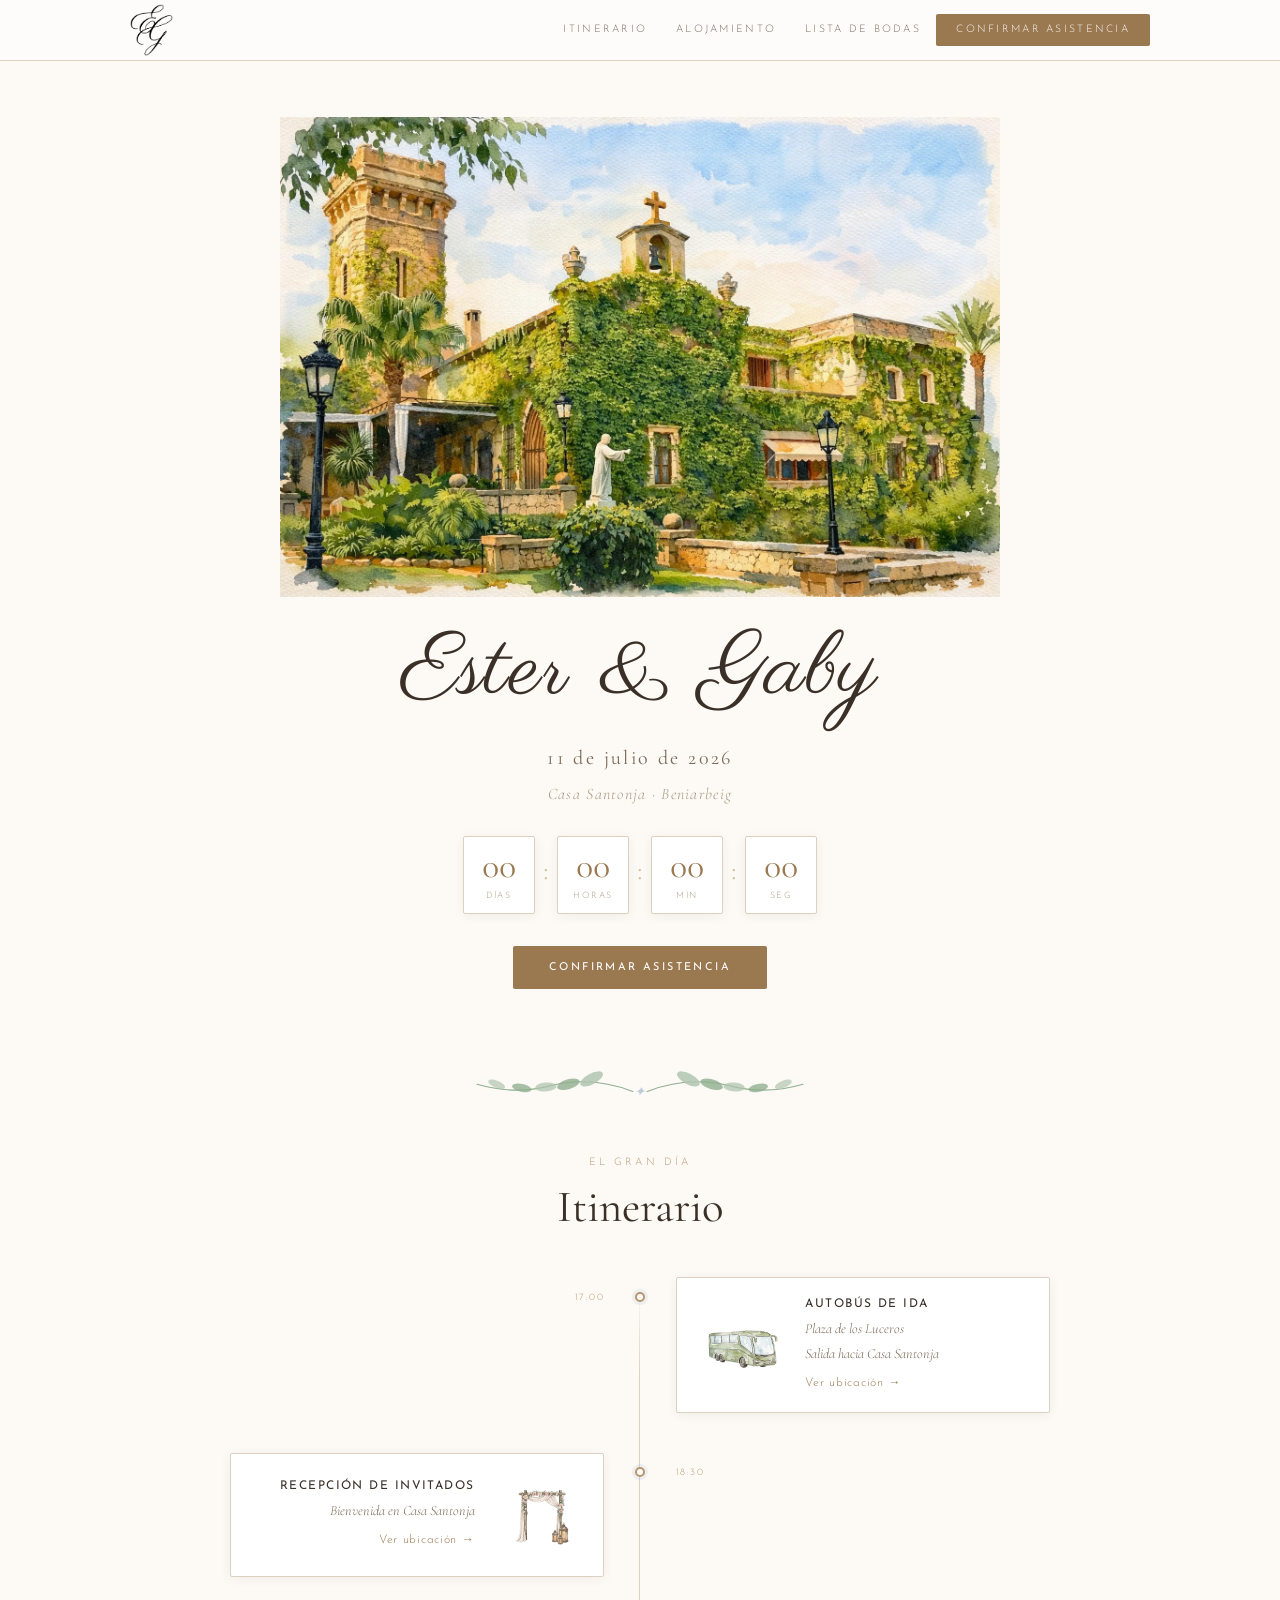
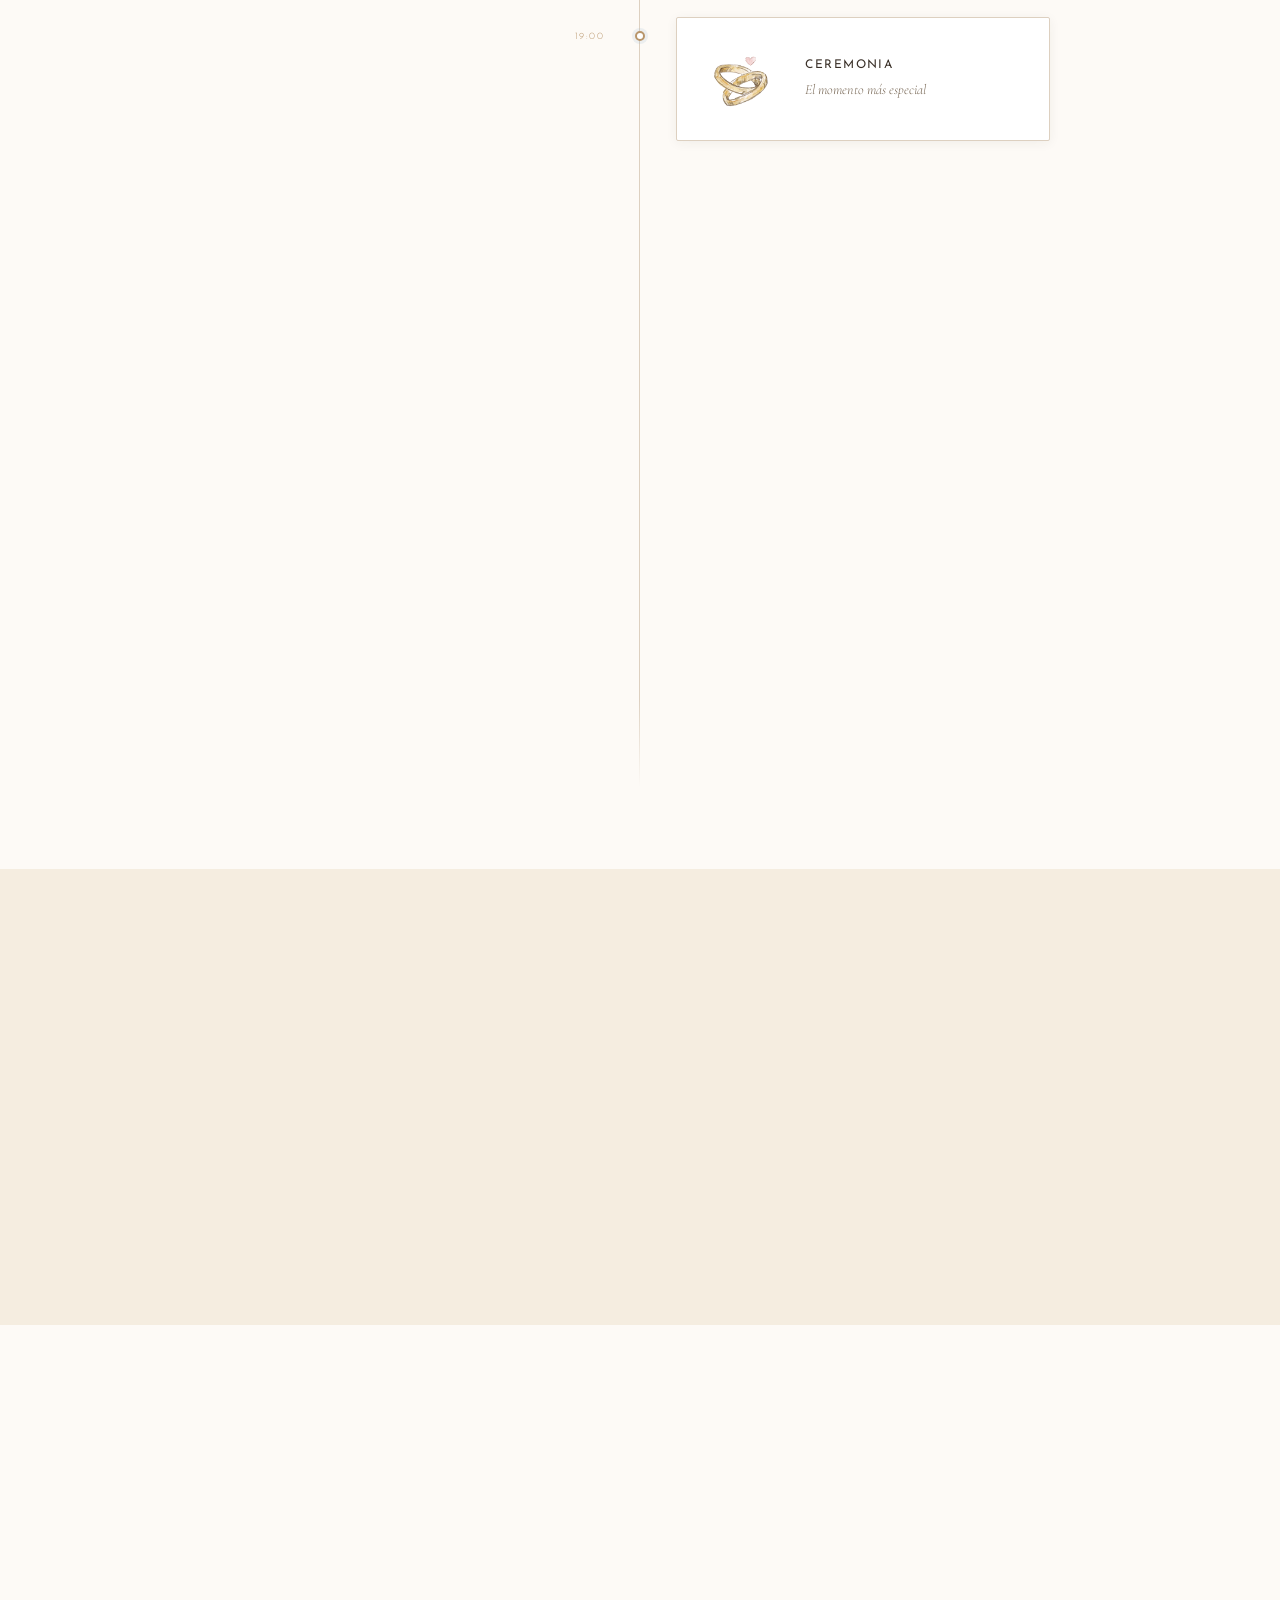
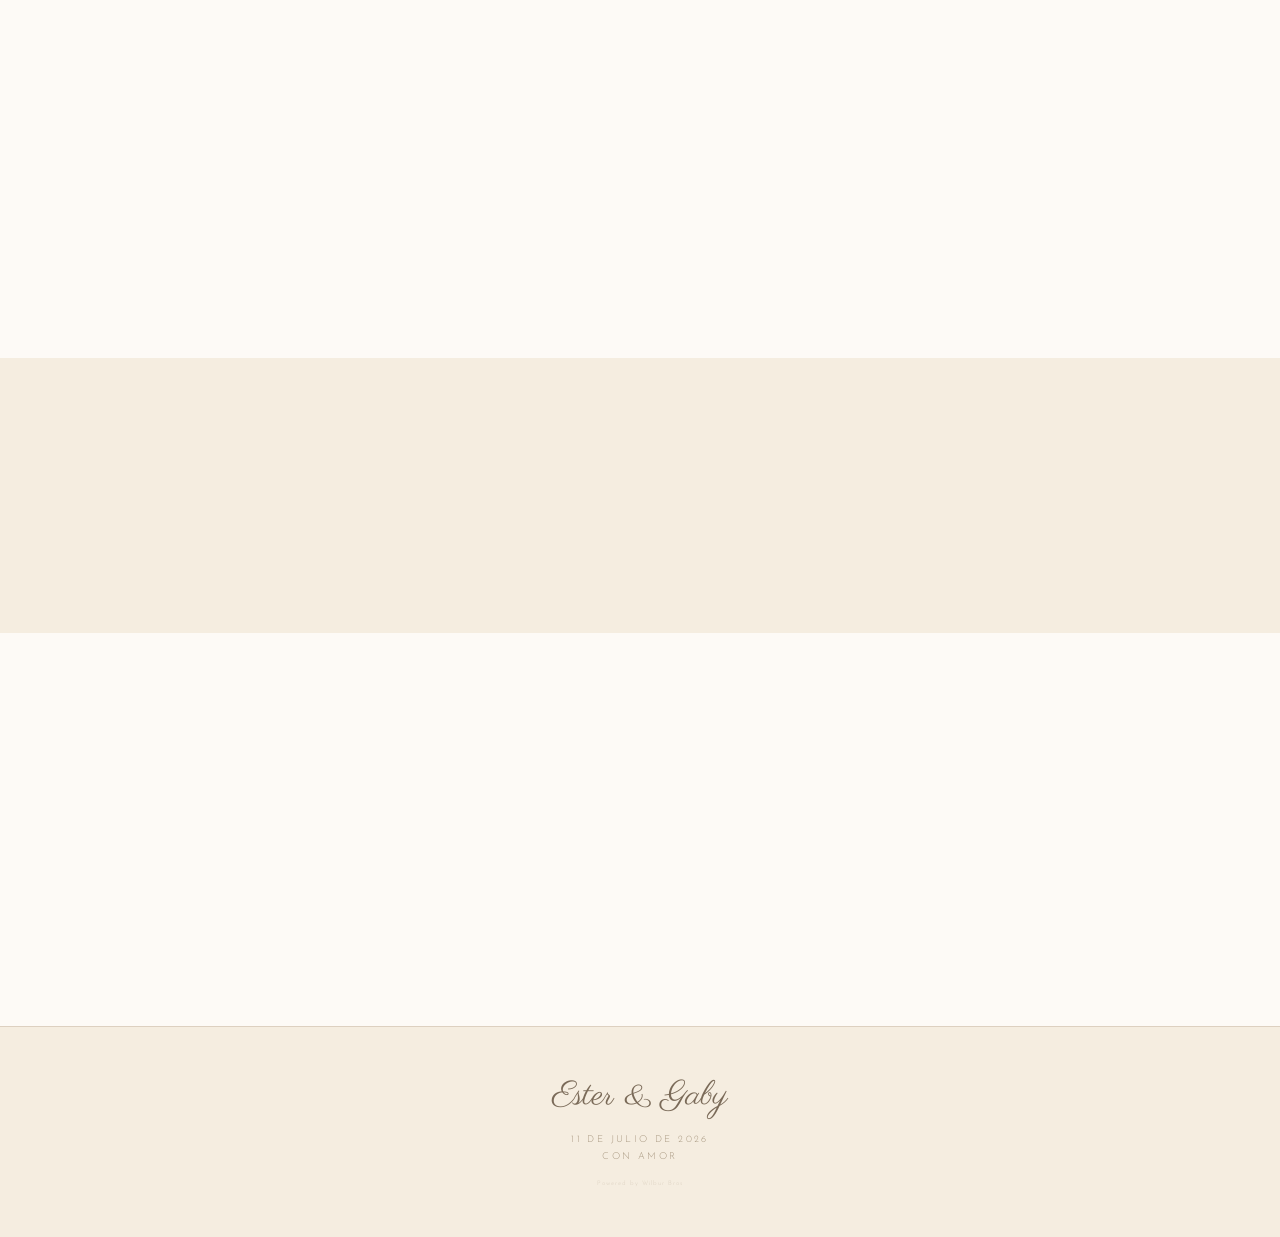
==== index.html @ f483844a "Línea en blanco en la sección de adultos" ====
<!DOCTYPE html>
<html lang="es">
<head>
  <meta charset="UTF-8">
  <meta name="viewport" content="width=device-width, initial-scale=1.0">
  <meta name="description" content="Boda de Ester y Gaby · 11 de julio de 2026 · Casa Santonja, Beniarbeig">
  <title>Ester &amp; Gaby · 11.07.2026</title>

  <link rel="icon" type="image/png" href="Imagenes/eg-ok.png">

  <link rel="preconnect" href="https://fonts.googleapis.com">
  <link rel="preconnect" href="https://fonts.gstatic.com" crossorigin>
  <link href="https://fonts.googleapis.com/css2?family=Cormorant+Garamond:ital,wght@0,300;0,400;0,600;1,300;1,400&family=Great+Vibes&family=Josefin+Sans:wght@300;400&family=Parisienne&display=swap" rel="stylesheet">
  <link rel="stylesheet" href="styles.css">
</head>
<body>

<!-- ══════════════════════════════════════
     NAVEGACIÓN
     ══════════════════════════════════════ -->
<header class="site-header" id="site-header">
  <nav class="nav-wrap" aria-label="Navegación principal">
    <a href="#inicio" class="nav-logo" aria-label="Inicio">
      <img src="Imagenes/eg-ok.png" alt="E & G" class="nav-logo-img">
    </a>
    <button class="nav-toggle" id="nav-toggle" aria-label="Abrir menú" aria-expanded="false" aria-controls="nav-menu">
      <span></span><span></span><span></span>
    </button>
    <ul class="nav-menu" id="nav-menu" role="list">
      <li><a href="#itinerario">Itinerario</a></li>
      <li><a href="#hoteles">Alojamiento</a></li>
      <li><a href="#lista-bodas">Lista de bodas</a></li>
      <li><a href="confirmacion.html" class="nav-cta-link">Confirmar asistencia</a></li>
    </ul>
  </nav>
</header>

<main>

  <!-- ══════════════════════════════════════
       HERO — imagen protagonista centrada
       ══════════════════════════════════════ -->
  <section class="hero" id="inicio">
    <div class="hero-inner">

      <!-- Imagen: protagonista, centrada, grande -->
      <div class="hero-img-wrap reveal">
        <img
          src="Imagenes/toWEBP/santonjaacuarela2.webp"
          alt="Casa Santonja, Beniarbeig — ilustración en acuarela"
          loading="eager"
        >
      </div>

      <!-- Datos de la boda -->
      <div class="hero-text reveal">
        <h1 class="hero-names">
          Ester <span class="hero-ampersand">&amp;</span> Gaby
        </h1>
        <p class="hero-date">11 de julio de 2026</p>
        <p class="hero-location">Casa Santonja · Beniarbeig</p>

        <!-- Cuenta atrás -->
        <div class="countdown" id="countdown" role="timer" aria-label="Cuenta atrás para la boda">
          <div class="countdown-unit">
            <span class="countdown-num" id="cd-days">--</span>
            <span class="countdown-label">días</span>
          </div>
          <span class="countdown-sep" aria-hidden="true">:</span>
          <div class="countdown-unit">
            <span class="countdown-num" id="cd-hours">--</span>
            <span class="countdown-label">horas</span>
          </div>
          <span class="countdown-sep" aria-hidden="true">:</span>
          <div class="countdown-unit">
            <span class="countdown-num" id="cd-min">--</span>
            <span class="countdown-label">min</span>
          </div>
          <span class="countdown-sep" aria-hidden="true">:</span>
          <div class="countdown-unit">
            <span class="countdown-num" id="cd-sec">--</span>
            <span class="countdown-label">seg</span>
          </div>
        </div>

        <a href="confirmacion.html" class="btn btn-primary">Confirmar asistencia</a>
      </div>

    </div>

  </section>


  <!-- ══════════════════════════════════════
       ITINERARIO
       ══════════════════════════════════════ -->
  <section class="section" id="itinerario">
    <div class="container">

      <div class="olive-divider reveal" aria-hidden="true">
        <svg viewBox="0 0 500 68" xmlns="http://www.w3.org/2000/svg" aria-hidden="true">
          <path d="M242,34 Q195,16 148,28 Q110,38 68,26" stroke="#8fae8f" stroke-width="1.3" fill="none" stroke-linecap="round"/>
          <ellipse cx="196" cy="20" rx="14" ry="6" fill="#b0c4b0" transform="rotate(-28,196,20)" opacity="0.85"/>
          <ellipse cx="170" cy="26" rx="13" ry="5.5" fill="#8fae8f" transform="rotate(-16,170,26)" opacity="0.80"/>
          <ellipse cx="145" cy="29" rx="12" ry="5" fill="#b0c4b0" transform="rotate(-4,145,29)" opacity="0.75"/>
          <ellipse cx="118" cy="30" rx="11" ry="4.5" fill="#8fae8f" transform="rotate(12,118,30)" opacity="0.78"/>
          <ellipse cx="90"  cy="26" rx="10" ry="4" fill="#b0c4b0" transform="rotate(22,90,26)"   opacity="0.70"/>
          <text x="250" y="39" font-family="Cormorant Garamond, serif" font-size="15" fill="#9ab5cc" text-anchor="middle" font-style="italic" opacity="0.65">✦</text>
          <path d="M258,34 Q305,16 352,28 Q390,38 432,26" stroke="#8fae8f" stroke-width="1.3" fill="none" stroke-linecap="round"/>
          <ellipse cx="304" cy="20" rx="14" ry="6" fill="#b0c4b0" transform="rotate(28,304,20)"  opacity="0.85"/>
          <ellipse cx="330" cy="26" rx="13" ry="5.5" fill="#8fae8f" transform="rotate(16,330,26)" opacity="0.80"/>
          <ellipse cx="355" cy="29" rx="12" ry="5" fill="#b0c4b0" transform="rotate(4,355,29)"   opacity="0.75"/>
          <ellipse cx="382" cy="30" rx="11" ry="4.5" fill="#8fae8f" transform="rotate(-12,382,30)" opacity="0.78"/>
          <ellipse cx="410" cy="26" rx="10" ry="4" fill="#b0c4b0" transform="rotate(-22,410,26)" opacity="0.70"/>
        </svg>
      </div>

      <div class="section-header reveal">
        <p class="section-eyebrow">El gran día</p>
        <h2 class="section-title">Itinerario</h2>
      </div>

      <div class="timeline-wrap">
        <ol class="timeline" role="list">

          <li class="timeline-item reveal">
            <div class="timeline-time">17:00</div>
            <div class="timeline-dot" aria-hidden="true"></div>
            <div class="timeline-card">
              <img src="Imagenes/toWEBP/AutobusIdaNF.webp" alt="Autobús de ida" class="timeline-img" loading="lazy">
              <div class="timeline-info">
                <h3>Autobús de ida</h3>
                <p>Plaza de los Luceros</p>
                <p>Salida hacia Casa Santonja</p>
                <a href="https://maps.app.goo.gl/p4vRkN74DGF73ftJA" class="timeline-map-link" target="_blank" rel="noopener noreferrer">Ver ubicación →</a>
              </div>
            </div>
          </li>

          <li class="timeline-item reveal">
            <div class="timeline-time">18:30</div>
            <div class="timeline-dot" aria-hidden="true"></div>
            <div class="timeline-card">
              <img src="Imagenes/toWEBP/CeremoniaNF.webp" alt="Recepción de invitados" class="timeline-img" loading="lazy">
              <div class="timeline-info">
                <h3>Recepción de invitados</h3>
                <p>Bienvenida en Casa Santonja</p>
                <a href="https://maps.app.goo.gl/RZpNBJd82f4wxERx7" class="timeline-map-link" target="_blank" rel="noopener noreferrer">Ver ubicación →</a>
              </div>
            </div>
          </li>

          <li class="timeline-item reveal">
            <div class="timeline-time">19:00</div>
            <div class="timeline-dot" aria-hidden="true"></div>
            <div class="timeline-card">
              <img src="Imagenes/toWEBP/AnillosNF.webp" alt="Ceremonia" class="timeline-img" loading="lazy">
              <div class="timeline-info">
                <h3>Ceremonia</h3>
                <p>El momento más especial</p>
              </div>
            </div>
          </li>

          <li class="timeline-item reveal">
            <div class="timeline-time">20:00</div>
            <div class="timeline-dot" aria-hidden="true"></div>
            <div class="timeline-card">
              <img src="Imagenes/toWEBP/CoctelNF.webp" alt="Cóctel" class="timeline-img" loading="lazy">
              <div class="timeline-info">
                <h3>Cóctel</h3>
                <p>Brindemos juntos</p>
              </div>
            </div>
          </li>

          <li class="timeline-item reveal">
            <div class="timeline-time">21:30</div>
            <div class="timeline-dot" aria-hidden="true"></div>
            <div class="timeline-card">
              <img src="Imagenes/toWEBP/CenaNF.webp" alt="Cena" class="timeline-img" loading="lazy">
              <div class="timeline-info">
                <h3>Cena</h3>
                <p>Una velada inolvidable</p>
              </div>
            </div>
          </li>

          <li class="timeline-item reveal">
            <div class="timeline-time">00:00</div>
            <div class="timeline-dot" aria-hidden="true"></div>
            <div class="timeline-card">
              <img src="Imagenes/toWEBP/FiestaNF.webp" alt="Fiesta" class="timeline-img" loading="lazy">
              <div class="timeline-info">
                <h3>Fiesta</h3>
                <p>¡A bailar toda la noche!</p>
              </div>
            </div>
          </li>

          <li class="timeline-item reveal">
            <div class="timeline-time">01:30 · 04:30</div>
            <div class="timeline-dot" aria-hidden="true"></div>
            <div class="timeline-card">
              <img src="Imagenes/toWEBP/AutobusVueltaNF.webp" alt="Autobús de vuelta" class="timeline-img" loading="lazy">
              <div class="timeline-info">
                <h3>Autobús de vuelta</h3>
                <p>Dos salidas disponibles</p>
              </div>
            </div>
          </li>

        </ol>
      </div>
    </div>
  </section>


  <!-- ══════════════════════════════════════
       HOTELES
       ══════════════════════════════════════ -->
  <section class="section section-alt" id="hoteles">
    <div class="container">

      <div class="olive-divider reveal" aria-hidden="true">
        <svg viewBox="0 0 400 60" xmlns="http://www.w3.org/2000/svg" aria-hidden="true">
          <path d="M192,30 Q155,14 118,24 Q90,32 58,22" stroke="#8fae8f" stroke-width="1.2" fill="none" stroke-linecap="round"/>
          <ellipse cx="156" cy="17" rx="12" ry="5" fill="#b0c4b0" transform="rotate(-24,156,17)" opacity="0.82"/>
          <ellipse cx="133" cy="23" rx="11" ry="4.5" fill="#8fae8f" transform="rotate(-10,133,23)" opacity="0.78"/>
          <ellipse cx="110" cy="26" rx="10" ry="4" fill="#b0c4b0" transform="rotate(6,110,26)"   opacity="0.74"/>
          <ellipse cx="86"  cy="24" rx="9"  ry="3.5" fill="#8fae8f" transform="rotate(18,86,24)" opacity="0.70"/>
          <text x="200" y="35" font-family="Cormorant Garamond, serif" font-size="13" fill="#9ab5cc" text-anchor="middle" font-style="italic" opacity="0.60">✦</text>
          <path d="M208,30 Q245,14 282,24 Q310,32 342,22" stroke="#8fae8f" stroke-width="1.2" fill="none" stroke-linecap="round"/>
          <ellipse cx="244" cy="17" rx="12" ry="5" fill="#b0c4b0" transform="rotate(24,244,17)"  opacity="0.82"/>
          <ellipse cx="267" cy="23" rx="11" ry="4.5" fill="#8fae8f" transform="rotate(10,267,23)" opacity="0.78"/>
          <ellipse cx="290" cy="26" rx="10" ry="4" fill="#b0c4b0" transform="rotate(-6,290,26)"  opacity="0.74"/>
          <ellipse cx="314" cy="24" rx="9"  ry="3.5" fill="#8fae8f" transform="rotate(-18,314,24)" opacity="0.70"/>
        </svg>
      </div>

      <div class="section-header reveal">
        <p class="section-eyebrow">Dónde alojarse</p>
        <h2 class="section-title">Hoteles recomendados</h2>
        <p class="section-sub">Algunos alojamientos cerca de Casa Santonja</p>
      </div>

      <div class="hotels-accordion reveal">

        <details class="hotel-group">
          <summary class="hotel-summary">
            <span class="hotel-group-location">Hoteles recomendados</span>
            <span class="hotel-chevron" aria-hidden="true"></span>
          </summary>
          <ul class="hotel-list">
            <li class="hotel-item">
              <div class="hotel-item-info">
                <span class="hotel-name">Adhoc Vitae Retreats &amp; Health</span>
                <span class="hotel-town">Beniarbeig</span>
              </div>
              <a href="https://maps.app.goo.gl/KFRCKnJZRiiMPRyb6" class="hotel-map-btn" target="_blank" rel="noopener noreferrer">Ver ubicación →</a>
            </li>
            <li class="hotel-item">
              <div class="hotel-item-info">
                <span class="hotel-name">Hotel Ramis</span>
                <span class="hotel-town">Ondara</span>
              </div>
              <a href="https://maps.app.goo.gl/exrRbSFAP2Ebo7yaA" class="hotel-map-btn" target="_blank" rel="noopener noreferrer">Ver ubicación →</a>
            </li>
            <li class="hotel-item">
              <div class="hotel-item-info">
                <span class="hotel-name">Casona de las Flores</span>
                <span class="hotel-town">Ondara</span>
              </div>
              <a href="https://maps.app.goo.gl/NZmmSFHzmNUwF7Rm6" class="hotel-map-btn" target="_blank" rel="noopener noreferrer">Ver ubicación →</a>
            </li>
            <li class="hotel-item">
              <div class="hotel-item-info">
                <span class="hotel-name">Hotel ASA La Marina</span>
                <span class="hotel-town">Ondara</span>
              </div>
              <a href="https://maps.app.goo.gl/uL2nUuyUgD6gPxY66" class="hotel-map-btn" target="_blank" rel="noopener noreferrer">Ver ubicación →</a>
            </li>
            <li class="hotel-item">
              <div class="hotel-item-info">
                <span class="hotel-name">Hotel Los Angeles Denia</span>
                <span class="hotel-town">Dénia</span>
              </div>
              <a href="https://maps.app.goo.gl/HvYwg4G5nLR6vy2U6" class="hotel-map-btn" target="_blank" rel="noopener noreferrer">Ver ubicación →</a>
            </li>
            <li class="hotel-item">
              <div class="hotel-item-info">
                <span class="hotel-name">Hotel Rosa</span>
                <span class="hotel-town">Dénia</span>
              </div>
              <a href="https://maps.app.goo.gl/Zpdt1HXTdoWCRWNr8" class="hotel-map-btn" target="_blank" rel="noopener noreferrer">Ver ubicación →</a>
            </li>
            <li class="hotel-item">
              <div class="hotel-item-info">
                <span class="hotel-name">Hotel Denia Marriott La Sella Golf Resort &amp; Spa</span>
                <span class="hotel-town">Dénia</span>
              </div>
              <a href="https://maps.app.goo.gl/dEVRmYpiS7JLbfqc6" class="hotel-map-btn" target="_blank" rel="noopener noreferrer">Ver ubicación →</a>
            </li>
            <li class="hotel-item">
              <div class="hotel-item-info">
                <span class="hotel-name">Oliva Nova Beach &amp; Golf Hotel</span>
                <span class="hotel-town">Oliva</span>
              </div>
              <a href="https://maps.app.goo.gl/hcScYHo82cM1JGo16" class="hotel-map-btn" target="_blank" rel="noopener noreferrer">Ver ubicación →</a>
            </li>
          </ul>
        </details>

      </div>
    </div>
  </section>


  <!-- ══════════════════════════════════════
       LISTA DE BODAS
       ══════════════════════════════════════ -->
  <section class="section" id="lista-bodas">
    <div class="container">

      <div class="olive-divider reveal" aria-hidden="true">
        <svg viewBox="0 0 500 68" xmlns="http://www.w3.org/2000/svg" aria-hidden="true">
          <path d="M242,34 Q195,16 148,28 Q110,38 68,26" stroke="#8fae8f" stroke-width="1.3" fill="none" stroke-linecap="round"/>
          <ellipse cx="196" cy="20" rx="14" ry="6" fill="#b0c4b0" transform="rotate(-28,196,20)" opacity="0.85"/>
          <ellipse cx="170" cy="26" rx="13" ry="5.5" fill="#8fae8f" transform="rotate(-16,170,26)" opacity="0.80"/>
          <ellipse cx="145" cy="29" rx="12" ry="5" fill="#b0c4b0" transform="rotate(-4,145,29)" opacity="0.75"/>
          <ellipse cx="118" cy="30" rx="11" ry="4.5" fill="#8fae8f" transform="rotate(12,118,30)" opacity="0.78"/>
          <ellipse cx="90"  cy="26" rx="10" ry="4" fill="#b0c4b0" transform="rotate(22,90,26)"   opacity="0.70"/>
          <text x="250" y="39" font-family="Cormorant Garamond, serif" font-size="15" fill="#9ab5cc" text-anchor="middle" font-style="italic" opacity="0.65">✦</text>
          <path d="M258,34 Q305,16 352,28 Q390,38 432,26" stroke="#8fae8f" stroke-width="1.3" fill="none" stroke-linecap="round"/>
          <ellipse cx="304" cy="20" rx="14" ry="6" fill="#b0c4b0" transform="rotate(28,304,20)"  opacity="0.85"/>
          <ellipse cx="330" cy="26" rx="13" ry="5.5" fill="#8fae8f" transform="rotate(16,330,26)" opacity="0.80"/>
          <ellipse cx="355" cy="29" rx="12" ry="5" fill="#b0c4b0" transform="rotate(4,355,29)"   opacity="0.75"/>
          <ellipse cx="382" cy="30" rx="11" ry="4.5" fill="#8fae8f" transform="rotate(-12,382,30)" opacity="0.78"/>
          <ellipse cx="410" cy="26" rx="10" ry="4" fill="#b0c4b0" transform="rotate(-22,410,26)" opacity="0.70"/>
        </svg>
      </div>

      <div class="section-header reveal">
        <p class="section-eyebrow">Si queréis</p>
        <h2 class="section-title">Lista de bodas</h2>
      </div>

      <div class="lista-content reveal">
        <p class="lista-text">
          Compartir este día tan especial con vosotros es el mejor regalo
          que podríamos tener, pero si queréis ayudarnos con el comienzo
          de esta nueva etapa, os facilitamos el <span style="white-space:nowrap">número de cuenta:</span>
        </p>
        <div class="iban-card">
          <p class="iban-label">Número de cuenta</p>
          <code class="iban-number" id="iban-number">ES89 2100 6693 8902 0043 9391</code>
          <button class="btn-copy" id="btn-copy" type="button" aria-label="Copiar número de cuenta al portapapeles">
            <svg width="13" height="13" viewBox="0 0 24 24" fill="none" stroke="currentColor" stroke-width="2" aria-hidden="true">
              <rect x="9" y="9" width="13" height="13" rx="2" ry="2"></rect>
              <path d="M5 15H4a2 2 0 0 1-2-2V4a2 2 0 0 1 2-2h9a2 2 0 0 1 2 2v1"></path>
            </svg>
            Copiar
          </button>
          <span class="copy-feedback" id="copy-feedback" role="status" aria-live="polite">¡Copiado!</span>
        </div>
      </div>

    </div>
  </section>


  <!-- ══════════════════════════════════════
       NOTA — SOLO ADULTOS
       ══════════════════════════════════════ -->
  <section class="section-nota section-alt">
    <div class="container">
      <div class="nota-card reveal">
        <span class="nota-icon" aria-hidden="true">♡</span>
        <p class="nota-text">
          Para que todos podamos disfrutar al máximo de la celebración,
          hemos optado por un evento solo para adultos.<br><br>
          ¡Gracias por vuestra comprensión!
        </p>
      </div>
    </div>
  </section>


  <!-- ══════════════════════════════════════
       CTA — CONFIRMAR
       ══════════════════════════════════════ -->
  <section class="section section-cta" id="confirmar">
    <div class="container">
      <div class="cta-inner reveal">
        <p class="section-eyebrow">Esperamos verte allí</p>
        <h2 class="section-title-script">¿Vendrás?</h2>
        <p class="cta-deadline">
          Se ruega confirmación antes del
          <strong>1 de junio de 2026</strong>
        </p>
        <a href="confirmacion.html" class="btn btn-primary">Confirmar asistencia</a>
      </div>
    </div>
  </section>

</main>


<!-- ══════════════════════════════════════
     FOOTER
     ══════════════════════════════════════ -->
<footer class="site-footer">
  <div class="footer-content">
    <p class="footer-names">Ester &amp; Gaby</p>
    <p class="footer-meta">11 de julio de 2026</p>
    <p class="footer-meta">Con amor</p>
    <p class="footer-powered">Powered by Wilbur Bros</p>
  </div>
</footer>

<script src="script.js" defer></script>
</body>
</html>
---- styles.css ----
/* ============================================================
   BODA ESTER & GABY · 11.07.2026
   Diseño: acuarela hortensias azules · Mobile-first
   ============================================================ */

/* ── Variables ── */
:root {
  --bg:           #fdfaf6;
  --bg-alt:       #f5ede0;
  --text:         #3a3028;
  --text-light:   #7a6a58;
  --text-xlight:  #a89880;

  --h1:           #d4b896;   /* beige cálido claro */
  --h2:           #b8956a;   /* camel / oro viejo principal */
  --h3:           #e8d8c4;   /* beige pálido */
  --h4:           #9a7850;   /* marrón cálido */
  --sage1:        #8fae8f;   /* hojas olivo */
  --sage2:        #b0c4b0;   /* hojas claras */
  --sage3:        #6e8f72;   /* hojas sombra */
  --border:       #ddd0c0;
  --cta:          #9a7850;
  --cta-hover:    #7a5e3a;
  --white:        #ffffff;

  --font-script:  'Great Vibes', cursive;
  --font-serif:   'Cormorant Garamond', Georgia, serif;
  --font-sans:    'Josefin Sans', 'Helvetica Neue', sans-serif;

  --radius:       2px;
  --transition:   0.3s ease;
  --shadow-sm:    0 2px 12px rgba(44,44,42,.06);
  --shadow-md:    0 6px 28px rgba(44,44,42,.10);
}

/* ── Reset ── */
*, *::before, *::after { box-sizing: border-box; margin: 0; padding: 0; }
html { scroll-behavior: smooth; font-size: 16px; }
body {
  background: var(--bg);
  color: var(--text);
  font-family: var(--font-sans);
  font-weight: 300;
  line-height: 1.75;
  overflow-x: hidden;
}
img { max-width: 100%; height: auto; display: block; }
a  { color: inherit; text-decoration: none; transition: var(--transition); }
ul, ol { list-style: none; }
button { cursor: pointer; font-family: inherit; }

/* ── Container ── */
.container {
  width: 100%;
  max-width: 1060px;
  margin: 0 auto;
  padding: 0 1.25rem;
}

/* ── Secciones base ── */
.section { padding: 4.5rem 0; }
.section-alt { background: var(--bg-alt); }

.section-header { text-align: center; margin-bottom: 2.75rem; }

.section-eyebrow {
  font-family: var(--font-sans);
  font-size: 0.65rem;
  letter-spacing: 0.3em;
  text-transform: uppercase;
  color: var(--h2);
  margin-bottom: 0.6rem;
}

.section-title {
  font-family: var(--font-serif);
  font-size: clamp(1.9rem, 5vw, 2.8rem);
  font-weight: 400;
  color: var(--text);
  line-height: 1.15;
}

.section-title-script {
  font-family: 'Parisienne', cursive;
  font-size: clamp(2.4rem, 6vw, 3.5rem);
  font-weight: 400;
  color: var(--text);
  line-height: 1.1;
}

.section-sub {
  font-family: var(--font-serif);
  font-size: 1rem;
  font-style: italic;
  color: var(--text-light);
  margin-top: 0.4rem;
}

/* ── Olive branch SVG divider ── */
.olive-divider {
  display: flex;
  justify-content: center;
  margin: 0 auto 2rem;
  max-width: 480px;
  padding: 0 1rem;
  opacity: 0.85;
}
.olive-divider svg { width: 100%; height: auto; }

/* ── Scroll reveal ── */
.reveal {
  opacity: 0;
  transform: translateY(20px);
  transition: opacity 0.65s ease, transform 0.65s ease;
}
.reveal.is-visible { opacity: 1; transform: none; }
@media (prefers-reduced-motion: reduce) {
  .reveal { transition: none; opacity: 1; transform: none; }
}

/* ── Botones ── */
.btn {
  display: inline-block;
  padding: 0.75rem 2.25rem;
  font-family: var(--font-sans);
  font-size: 0.68rem;
  font-weight: 400;
  letter-spacing: 0.22em;
  text-transform: uppercase;
  border-radius: var(--radius);
  transition: var(--transition);
  border: none;
}
.btn-primary {
  background: var(--cta);
  color: var(--white);
}
.btn-primary:hover { background: var(--cta-hover); }

.btn-outline {
  background: transparent;
  color: var(--h2);
  border: 1px solid var(--h2);
}
.btn-outline:hover { background: var(--h2); color: var(--white); }


/* ============================================================
   NAVIGATION
   ============================================================ */

.site-header {
  position: sticky;
  top: 0; z-index: 200;
  background: rgba(253,252,251,0.94);
  backdrop-filter: blur(10px);
  -webkit-backdrop-filter: blur(10px);
  border-bottom: 1px solid var(--border);
  transition: box-shadow var(--transition);
}
.site-header.scrolled { box-shadow: var(--shadow-sm); }

.nav-wrap {
  max-width: 1060px;
  margin: 0 auto;
  padding: 0 1.25rem;
  height: 60px;
  display: flex;
  align-items: center;
  justify-content: space-between;
}

.nav-logo {
  line-height: 1;
  flex-shrink: 0;
}
.nav-logo-img {
  height: 52px;
  width: auto;
  display: block;
}

/* Hamburger */
.nav-toggle {
  display: flex;
  flex-direction: column;
  justify-content: center;
  gap: 5px;
  width: 36px;
  height: 36px;
  background: none;
  border: none;
  padding: 4px;
  z-index: 201;
}
.nav-toggle span {
  display: block;
  width: 22px;
  height: 1.5px;
  background: var(--text);
  transition: transform 0.3s ease, opacity 0.3s ease;
  transform-origin: center;
}
.site-header.nav-open .nav-toggle span:nth-child(1) { transform: translateY(6.5px) rotate(45deg); }
.site-header.nav-open .nav-toggle span:nth-child(2) { opacity: 0; }
.site-header.nav-open .nav-toggle span:nth-child(3) { transform: translateY(-6.5px) rotate(-45deg); }

/* Mobile menu */
.nav-menu {
  display: none;
  flex-direction: column;
  text-align: center;
  gap: 0;
  position: absolute;
  top: 60px; left: 0; right: 0;
  background: rgba(253,252,251,0.97);
  border-bottom: 1px solid var(--border);
  padding: 0.75rem 0 1.25rem;
}
.site-header.nav-open .nav-menu { display: flex; }

.nav-menu li a {
  display: block;
  padding: 0.65rem 1.5rem;
  font-family: var(--font-sans);
  font-size: 0.68rem;
  letter-spacing: 0.22em;
  text-transform: uppercase;
  color: var(--text-light);
}
.nav-menu li a:hover { color: var(--h2); }

.nav-cta-link {
  display: inline-block !important;
  margin-top: 0.5rem;
  padding: 0.55rem 1.75rem !important;
  background: var(--cta) !important;
  color: var(--white) !important;
  border-radius: var(--radius);
}
.nav-cta-link:hover { background: var(--cta-hover) !important; }

/* Desktop nav */
@media (min-width: 768px) {
  .nav-toggle { display: none; }
  .nav-menu {
    display: flex !important;
    flex-direction: row;
    position: static;
    background: transparent;
    border: none;
    padding: 0;
    gap: 0.1rem;
    align-items: center;
  }
  .nav-menu li a { padding: 0.4rem 0.85rem; font-size: 0.65rem; }
  .nav-cta-link { margin-top: 0 !important; padding: 0.45rem 1.25rem !important; font-size: 0.65rem !important; }
}


/* ============================================================
   HERO
   ============================================================ */

.hero {
  background: var(--bg);
  overflow: hidden;
  scroll-margin-top: 60px;
}

.hero-inner {
  display: flex;
  flex-direction: column;
  align-items: center;
  padding: 2.5rem 1.25rem 0;
  max-width: 1060px;
  margin: 0 auto;
}

/* Imagen protagonista: centrada, gran tamaño, siempre arriba */
.hero-img-wrap {
  width: 100%;
  max-width: 620px;
  flex-shrink: 0;
}
.hero-img-wrap img {
  width: 100%;
  height: auto;
  display: block;
}

/* Texto siempre centrado debajo de la imagen */
.hero-text { text-align: center; }

.hero-eyebrow {
  font-family: var(--font-sans);
  font-size: 0.65rem;
  letter-spacing: 0.3em;
  text-transform: uppercase;
  color: var(--text-xlight);
  margin-bottom: 0.75rem;
}

.hero-names {
  font-family: 'Parisienne', cursive;
  font-size: clamp(3rem, 10vw, 5.5rem);
  font-weight: 400;
  letter-spacing: 0.02em;
  text-transform: none;
  color: var(--text);
  line-height: 1.2;
  margin: 1.4rem 0 0.4rem;
}

.hero-ampersand {
  font-family: 'Parisienne', cursive;
  font-size: 1em;
  color: inherit;
}

.hero-date {
  font-family: var(--font-serif);
  font-size: clamp(1rem, 2.5vw, 1.25rem);
  font-weight: 400;
  color: var(--text-light);
  letter-spacing: 0.12em;
  margin: 1rem 0 0.25rem;
}

.hero-location {
  font-family: var(--font-serif);
  font-size: clamp(0.85rem, 2vw, 1rem);
  font-style: italic;
  color: var(--text-xlight);
  letter-spacing: 0.08em;
  margin-bottom: 1.75rem;
}

/* Countdown */
.countdown {
  display: flex;
  align-items: center;
  gap: 0.5rem;
  justify-content: center;
  margin-bottom: 2rem;
}

.countdown-unit {
  display: flex;
  flex-direction: column;
  align-items: center;
  min-width: clamp(52px, 12vw, 72px);
  padding: 0.7rem 0.4rem 0.6rem;
  background: var(--white);
  border: 1px solid var(--border);
  border-radius: var(--radius);
  box-shadow: var(--shadow-sm);
}

.countdown-num {
  font-family: var(--font-serif);
  font-size: clamp(1.5rem, 5vw, 2.2rem);
  font-weight: 400;
  color: var(--h4);
  line-height: 1;
  font-variant-numeric: tabular-nums;
  min-width: 2ch;
  text-align: center;
}

.countdown-label {
  font-family: var(--font-sans);
  font-size: 0.55rem;
  letter-spacing: 0.18em;
  text-transform: uppercase;
  color: var(--text-xlight);
  margin-top: 0.3rem;
}

.countdown-sep {
  font-family: var(--font-serif);
  font-size: clamp(1.2rem, 4vw, 1.8rem);
  color: var(--h1);
  padding-bottom: 0.6rem;
  align-self: center;
  line-height: 1;
}

/* Desktop: imagen más grande pero sigue centrada */
@media (min-width: 768px) {
  .hero-inner { padding-top: 3.5rem; }
  .hero-img-wrap { max-width: 720px; }
}


/* ============================================================
   ITINERARIO — Timeline
   ============================================================ */

.timeline-wrap { max-width: 820px; margin: 0 auto; }

/* TIMELINE — columna única en mobile, alternado en pantallas mayores */
.timeline {
  position: relative;
  padding-left: 2.5rem;
}

.timeline::before {
  content: '';
  position: absolute;
  top: 10px; bottom: 10px;
  left: 0.85rem;
  width: 1px;
  background: linear-gradient(to bottom,
    transparent,
    var(--border) 8%,
    var(--border) 92%,
    transparent);
}

.timeline-item {
  position: relative;
  margin-bottom: 1.5rem;
}
.timeline-item:last-child { margin-bottom: 0; }

.timeline-dot {
  position: absolute;
  left: -1.9rem;
  top: 0.85rem;
  width: 10px;
  height: 10px;
  border-radius: 50%;
  background: var(--white);
  border: 2px solid var(--h2);
  box-shadow: 0 0 0 3px rgba(154,181,204,0.18);
  z-index: 1;
}

.timeline-time {
  font-family: var(--font-sans);
  font-size: 0.6rem;
  letter-spacing: 0.15em;
  text-transform: uppercase;
  color: var(--h2);
  margin-bottom: 0.3rem;
  line-height: 1.5;
}

.timeline-card {
  display: flex;
  align-items: center;
  gap: 0.75rem;
  background: var(--white);
  border: 1px solid var(--border);
  border-radius: var(--radius);
  padding: 0.75rem 1rem;
  box-shadow: var(--shadow-sm);
  transition: box-shadow var(--transition), transform var(--transition);
}
.timeline-card:hover { box-shadow: var(--shadow-md); transform: translateY(-1px); }

.timeline-img {
  width: 56px;
  height: 56px;
  object-fit: contain;
  flex-shrink: 0;
  border-radius: var(--radius);
}

.timeline-info h3 {
  font-family: var(--font-sans);
  font-size: 0.7rem;
  font-weight: 400;
  letter-spacing: 0.12em;
  text-transform: uppercase;
  color: var(--text);
  margin-bottom: 0.1rem;
}
.timeline-info p {
  font-family: var(--font-serif);
  font-style: italic;
  font-size: 0.85rem;
  color: var(--text-light);
}
.timeline-map-link {
  display: inline-block;
  margin-top: 0.4rem;
  font-family: var(--font-sans);
  font-size: 0.65rem;
  letter-spacing: 0.06em;
  color: var(--cta);
  text-decoration: none;
}
.timeline-map-link:hover { text-decoration: underline; }

/* ALTERNADO — a partir de 520px */
@media (min-width: 520px) {
  .timeline {
    padding-left: 0;
  }
  .timeline::before {
    left: 50%;
    transform: translateX(-1px);
  }
  .timeline-item {
    display: grid;
    grid-template-columns: 1fr 2rem 1fr;
    column-gap: 0.75rem;
    align-items: start;
    margin-bottom: 2rem;
    position: static;
  }
  .timeline-dot {
    position: static;
    margin: 0.9rem auto 0;
  }
  /* Impares: hora izq, dot centro, card dcha */
  .timeline-item:nth-child(odd) .timeline-time  { grid-column: 1; grid-row: 1; text-align: right; padding-top: 0.85rem; }
  .timeline-item:nth-child(odd) .timeline-dot   { grid-column: 2; grid-row: 1; }
  .timeline-item:nth-child(odd) .timeline-card  { grid-column: 3; grid-row: 1; }
  /* Pares: card izq, dot centro, hora dcha */
  .timeline-item:nth-child(even) .timeline-card  { grid-column: 1; grid-row: 1; flex-direction: row-reverse; text-align: right; }
  .timeline-item:nth-child(even) .timeline-dot   { grid-column: 2; grid-row: 1; }
  .timeline-item:nth-child(even) .timeline-time  { grid-column: 3; grid-row: 1; text-align: left; padding-top: 0.85rem; }
}

@media (min-width: 640px) {
  .timeline-item { grid-template-columns: 1fr 2.5rem 1fr; column-gap: 1rem; margin-bottom: 2.5rem; }
  .timeline-card { padding: 0.85rem; gap: 1rem; }
  .timeline-img  { width: 72px; height: 72px; }
  .timeline-info h3 { font-size: 0.75rem; }
  .timeline-info p  { font-size: 0.88rem; }
  .timeline-map-link { font-size: 0.75rem; }
}

@media (min-width: 768px) {
  .timeline-card { padding: 1rem 1.2rem; gap: 1.2rem; }
  .timeline-img  { width: 90px; height: 90px; }
}


/* ============================================================
   HOTELES — Accordion details/summary
   ============================================================ */

.hotels-intro {
  text-align: center;
  font-family: var(--font-serif);
  font-style: italic;
  font-size: 1rem;
  color: var(--text-light);
  max-width: 520px;
  margin: -1.5rem auto 2.5rem;
}

.hotels-accordion {
  max-width: 680px;
  margin: 0 auto;
  border-top: 1px solid var(--border);
}

.hotel-group {
  border-bottom: 1px solid var(--border);
}

.hotel-summary {
  display: flex;
  align-items: center;
  gap: 1rem;
  padding: 1.1rem 0.25rem;
  cursor: pointer;
  list-style: none;
  user-select: none;
  transition: background var(--transition);
  border-radius: var(--radius);
}
.hotel-summary::-webkit-details-marker { display: none; }
.hotel-summary:hover { background: rgba(154,181,204,0.06); }

.hotel-group-location {
  font-family: var(--font-sans);
  font-size: 0.65rem;
  letter-spacing: 0.28em;
  text-transform: uppercase;
  color: var(--h2);
  flex-shrink: 0;
  min-width: 80px;
}

.hotel-group-label {
  font-family: var(--font-serif);
  font-size: 1.05rem;
  font-weight: 400;
  color: var(--text);
  flex: 1;
}

.hotel-count {
  font-family: var(--font-sans);
  font-size: 0.62rem;
  letter-spacing: 0.15em;
  color: var(--text-xlight);
  flex-shrink: 0;
}

.hotel-chevron {
  width: 8px;
  height: 8px;
  border-right: 1.5px solid var(--h2);
  border-bottom: 1.5px solid var(--h2);
  transform: rotate(45deg);
  transition: transform 0.3s ease;
  flex-shrink: 0;
  margin-top: -3px;
}
.hotel-group[open] .hotel-chevron { transform: rotate(-135deg); margin-top: 3px; }

.hotel-list {
  padding: 0.25rem 0 1.25rem 0;
  display: flex;
  flex-direction: column;
  gap: 0;
}

.hotel-item {
  display: flex;
  align-items: center;
  justify-content: space-between;
  gap: 1rem;
  padding: 0.7rem 0.85rem;
  border-bottom: 1px solid var(--border);
}
.hotel-item:last-child { border-bottom: none; }

.hotel-item-info {
  display: flex;
  flex-direction: column;
  gap: 0.15rem;
}
.hotel-name {
  font-family: var(--font-serif);
  font-size: 0.95rem;
  color: var(--text);
}
.hotel-town {
  font-family: var(--font-sans);
  font-size: 0.6rem;
  letter-spacing: 0.15em;
  text-transform: uppercase;
  color: var(--text-xlight);
}
.hotel-map-btn {
  flex-shrink: 0;
  font-family: var(--font-sans);
  font-size: 0.65rem;
  letter-spacing: 0.06em;
  color: var(--cta);
  text-decoration: none;
  white-space: nowrap;
  transition: color var(--transition);
}
.hotel-map-btn:hover { color: var(--cta-hover); text-decoration: underline; }


/* ============================================================
   LISTA DE BODAS
   ============================================================ */

.lista-content {
  max-width: 580px;
  margin: 0 auto;
  text-align: center;
}

.lista-text {
  font-family: var(--font-serif);
  font-size: clamp(1rem, 2.2vw, 1.15rem);
  font-style: italic;
  color: var(--text-light);
  line-height: 1.9;
  margin-bottom: 2rem;
}

.iban-card {
  display: inline-flex;
  flex-direction: column;
  align-items: center;
  gap: 1rem;
  background: var(--white);
  border: 1px solid var(--border);
  border-radius: var(--radius);
  padding: 1.75rem 2.25rem;
  box-shadow: var(--shadow-sm);
  position: relative;
}

.iban-label {
  font-family: var(--font-sans);
  font-size: 0.6rem;
  letter-spacing: 0.3em;
  text-transform: uppercase;
  color: var(--text-xlight);
}

.iban-number {
  font-family: var(--font-serif);
  font-size: clamp(0.95rem, 2.8vw, 1.2rem);
  font-weight: 400;
  letter-spacing: 0.12em;
  color: var(--text);
  font-style: normal;
}

.btn-copy {
  display: inline-flex;
  align-items: center;
  gap: 0.45rem;
  padding: 0.5rem 1.1rem;
  background: transparent;
  border: 1px solid var(--border);
  color: var(--text-light);
  font-family: var(--font-sans);
  font-size: 0.62rem;
  letter-spacing: 0.18em;
  text-transform: uppercase;
  border-radius: var(--radius);
  transition: var(--transition);
}
.btn-copy:hover { border-color: var(--h2); color: var(--h2); }
.btn-copy.copied { border-color: var(--sage1); color: var(--sage1); }

.copy-feedback {
  position: absolute;
  bottom: -1.6rem;
  left: 50%;
  transform: translateX(-50%);
  font-family: var(--font-sans);
  font-size: 0.62rem;
  letter-spacing: 0.18em;
  text-transform: uppercase;
  color: var(--sage1);
  white-space: nowrap;
  opacity: 0;
  transition: opacity 0.35s ease;
}
.copy-feedback.show { opacity: 1; }


/* ============================================================
   NOTA ADULTOS
   ============================================================ */

.section-nota { padding: 3rem 0; }

.nota-card {
  max-width: 660px;
  margin: 0 auto;
  display: flex;
  align-items: flex-start;
  gap: 1.25rem;
  padding: 1.75rem 2rem;
  background: var(--white);
  border: 1px solid var(--border);
  border-left: 3px solid var(--h1);
  border-radius: var(--radius);
  box-shadow: var(--shadow-sm);
}

.nota-icon {
  color: var(--h1);
  font-size: 1.1rem;
  flex-shrink: 0;
  margin-top: 0.2rem;
  line-height: 1;
}

.nota-text {
  font-family: var(--font-serif);
  font-size: clamp(0.95rem, 2vw, 1.05rem);
  font-style: italic;
  color: var(--text-light);
  line-height: 1.8;
}


/* ============================================================
   CTA CONFIRMACION
   ============================================================ */

.section-cta { text-align: center; padding: 5rem 0; }
.cta-inner { display: flex; flex-direction: column; align-items: center; gap: 1.5rem; }
.cta-deadline {
  font-family: var(--font-serif);
  font-size: 1rem;
  font-style: italic;
  color: var(--text-light);
}
.cta-deadline strong { color: var(--h4); font-style: normal; font-weight: 400; }


/* ============================================================
   FOOTER
   ============================================================ */

.site-footer {
  background: var(--bg-alt);
  border-top: 1px solid var(--border);
}

.footer-content {
  text-align: center;
  padding: 2.5rem 1.25rem 3rem;
}

.footer-names {
  font-family: 'Parisienne', cursive;
  font-size: 2.1rem;
  color: var(--text-light);
  margin-bottom: 0.4rem;
}

.footer-meta {
  font-family: var(--font-sans);
  font-size: 0.6rem;
  letter-spacing: 0.25em;
  text-transform: uppercase;
  color: var(--text-xlight);
}
.footer-powered {
  font-family: var(--font-sans);
  font-size: 0.4rem;
  letter-spacing: 0.15em;
  color: var(--text-xlight);
  opacity: 0.35;
  margin-top: 0.75rem;
}


/* ============================================================
   FORMULARIO (confirmacion.html)
   ============================================================ */

.form-page { min-height: 100vh; background: var(--bg); }

/* Hero del formulario */
.form-hero {
  overflow: hidden;
  text-align: center;
}

.form-hero-text {
  padding: 3.5rem 1.25rem 1.5rem;
}

.form-hero-names {
  font-family: 'Parisienne', cursive;
  font-size: clamp(2.5rem, 7vw, 4rem);
  color: var(--text);
  margin-bottom: 0.5rem;
}

.form-hero-sub {
  font-family: var(--font-serif);
  font-size: 1rem;
  font-style: italic;
  color: var(--text-light);
}

.form-hero-deadline {
  display: inline-block;
  margin-top: 0.3rem;
  font-family: var(--font-sans);
  font-size: 0.65rem;
  letter-spacing: 0.22em;
  text-transform: uppercase;
  color: var(--h2);
}

/* Formulario */
.form-wrapper {
  max-width: 620px;
  margin: 0 auto;
  padding: 0.5rem 1.25rem 5rem;
}

.rsvp-form {
  background: var(--white);
  border: 1px solid var(--border);
  border-radius: var(--radius);
  box-shadow: var(--shadow-md);
  padding: 2rem 1.5rem;
}

.form-group { margin-bottom: 1.6rem; }

.form-label {
  display: block;
  font-family: var(--font-sans);
  font-size: 0.65rem;
  font-weight: 400;
  letter-spacing: 0.2em;
  text-transform: uppercase;
  color: var(--text);
  margin-bottom: 0.5rem;
}

.form-label .req { color: var(--h2); margin-left: 2px; }
.form-label .opt { color: var(--text-xlight); font-style: italic; text-transform: none; letter-spacing: 0; font-size: 0.7rem; }

.form-input,
.form-textarea {
  width: 100%;
  padding: 0.75rem 1rem;
  border: 1px solid var(--border);
  border-radius: var(--radius);
  background: var(--bg);
  font-family: var(--font-serif);
  font-size: 1rem;
  font-weight: 300;
  color: var(--text);
  transition: border-color 0.25s ease, box-shadow 0.25s ease;
  outline: none;
  -webkit-appearance: none;
}
.form-input:focus,
.form-textarea:focus {
  border-color: var(--h2);
  box-shadow: 0 0 0 3px rgba(154,181,204,0.15);
  background: var(--white);
}
.form-textarea { resize: vertical; min-height: 88px; }

/* Fieldset autobús */
.bus-fieldset {
  border: none;
  padding: 0;
  margin-bottom: 1.6rem;
}
.bus-legend {
  display: block;
  font-family: var(--font-sans);
  font-size: 0.65rem;
  font-weight: 400;
  letter-spacing: 0.2em;
  text-transform: uppercase;
  color: var(--text);
  margin-bottom: 0.5rem;
  padding: 0;
}
.bus-sublabel {
  font-family: var(--font-sans);
  font-size: 0.6rem;
  letter-spacing: 0.2em;
  text-transform: uppercase;
  color: var(--h2);
  margin: 1rem 0 0.5rem;
}
.bus-sublabel:first-of-type { margin-top: 0.75rem; }
.bus-place {
  font-family: var(--font-serif);
  font-style: italic;
  font-size: 0.78rem;
  color: var(--text-light);
  margin: 0.2rem 0 0 1.65rem;
}

/* Checkbox & Radio custom */
.check-label,
.radio-label {
  display: flex;
  align-items: center;
  gap: 0.65rem;
  cursor: pointer;
  margin-bottom: 0.5rem;
  font-family: var(--font-sans);
  font-size: 0.8rem;
  font-weight: 300;
  letter-spacing: 0.04em;
  color: var(--text-light);
}
.check-label:last-child,
.radio-label:last-child { margin-bottom: 0; }

.check-label input[type="checkbox"],
.radio-label  input[type="radio"] {
  -webkit-appearance: none;
  appearance: none;
  width: 16px; height: 16px;
  border: 1.5px solid var(--border);
  border-radius: 3px;
  background: var(--white);
  cursor: pointer;
  flex-shrink: 0;
  transition: var(--transition);
  position: relative;
}
.radio-label input[type="radio"] { border-radius: 50%; }

.check-label input[type="checkbox"]:checked {
  background: var(--h2);
  border-color: var(--h2);
}
.check-label input[type="checkbox"]:checked::after {
  content: '';
  position: absolute;
  top: 1px; left: 4px;
  width: 5px; height: 8px;
  border: 1.5px solid var(--white);
  border-top: none; border-left: none;
  transform: rotate(45deg);
}
.radio-label input[type="radio"]:checked {
  border-color: var(--h2);
  box-shadow: inset 0 0 0 3px var(--white), inset 0 0 0 8px var(--h2);
}

.form-divider {
  border: none;
  border-top: 1px solid var(--border);
  margin: 1.5rem 0;
}

/* Submit */
.form-actions { text-align: center; padding-top: 0.5rem; }

.submit-btn {
  display: inline-block;
  padding: 0.85rem 3rem;
  background: var(--cta);
  color: var(--white);
  font-family: var(--font-sans);
  font-size: 0.68rem;
  font-weight: 400;
  letter-spacing: 0.22em;
  text-transform: uppercase;
  border: none;
  border-radius: var(--radius);
  cursor: pointer;
  transition: background var(--transition);
}
.submit-btn:hover:not(:disabled) { background: var(--cta-hover); }
.submit-btn:disabled { opacity: 0.6; cursor: not-allowed; }

/* Status mensajes */
.form-status {
  margin-top: 1.25rem;
  padding: 1rem 1.25rem;
  border-radius: var(--radius);
  font-family: var(--font-serif);
  font-size: 0.95rem;
  font-style: italic;
  text-align: center;
  display: none;
}
.form-status.success {
  display: block;
  background: rgba(143,174,143,0.1);
  border: 1px solid var(--sage1);
  color: var(--sage3);
}
.form-status.error {
  display: block;
  background: rgba(180,80,80,0.07);
  border: 1px solid #c07070;
  color: #a05050;
}

/* Responsive form */
@media (min-width: 768px) {
  .rsvp-form { padding: 2.5rem 3rem; }
  .form-hero-text { padding-top: 4.5rem; }
  .bus-fieldset { padding: 1.5rem 1.75rem 1rem; }
}
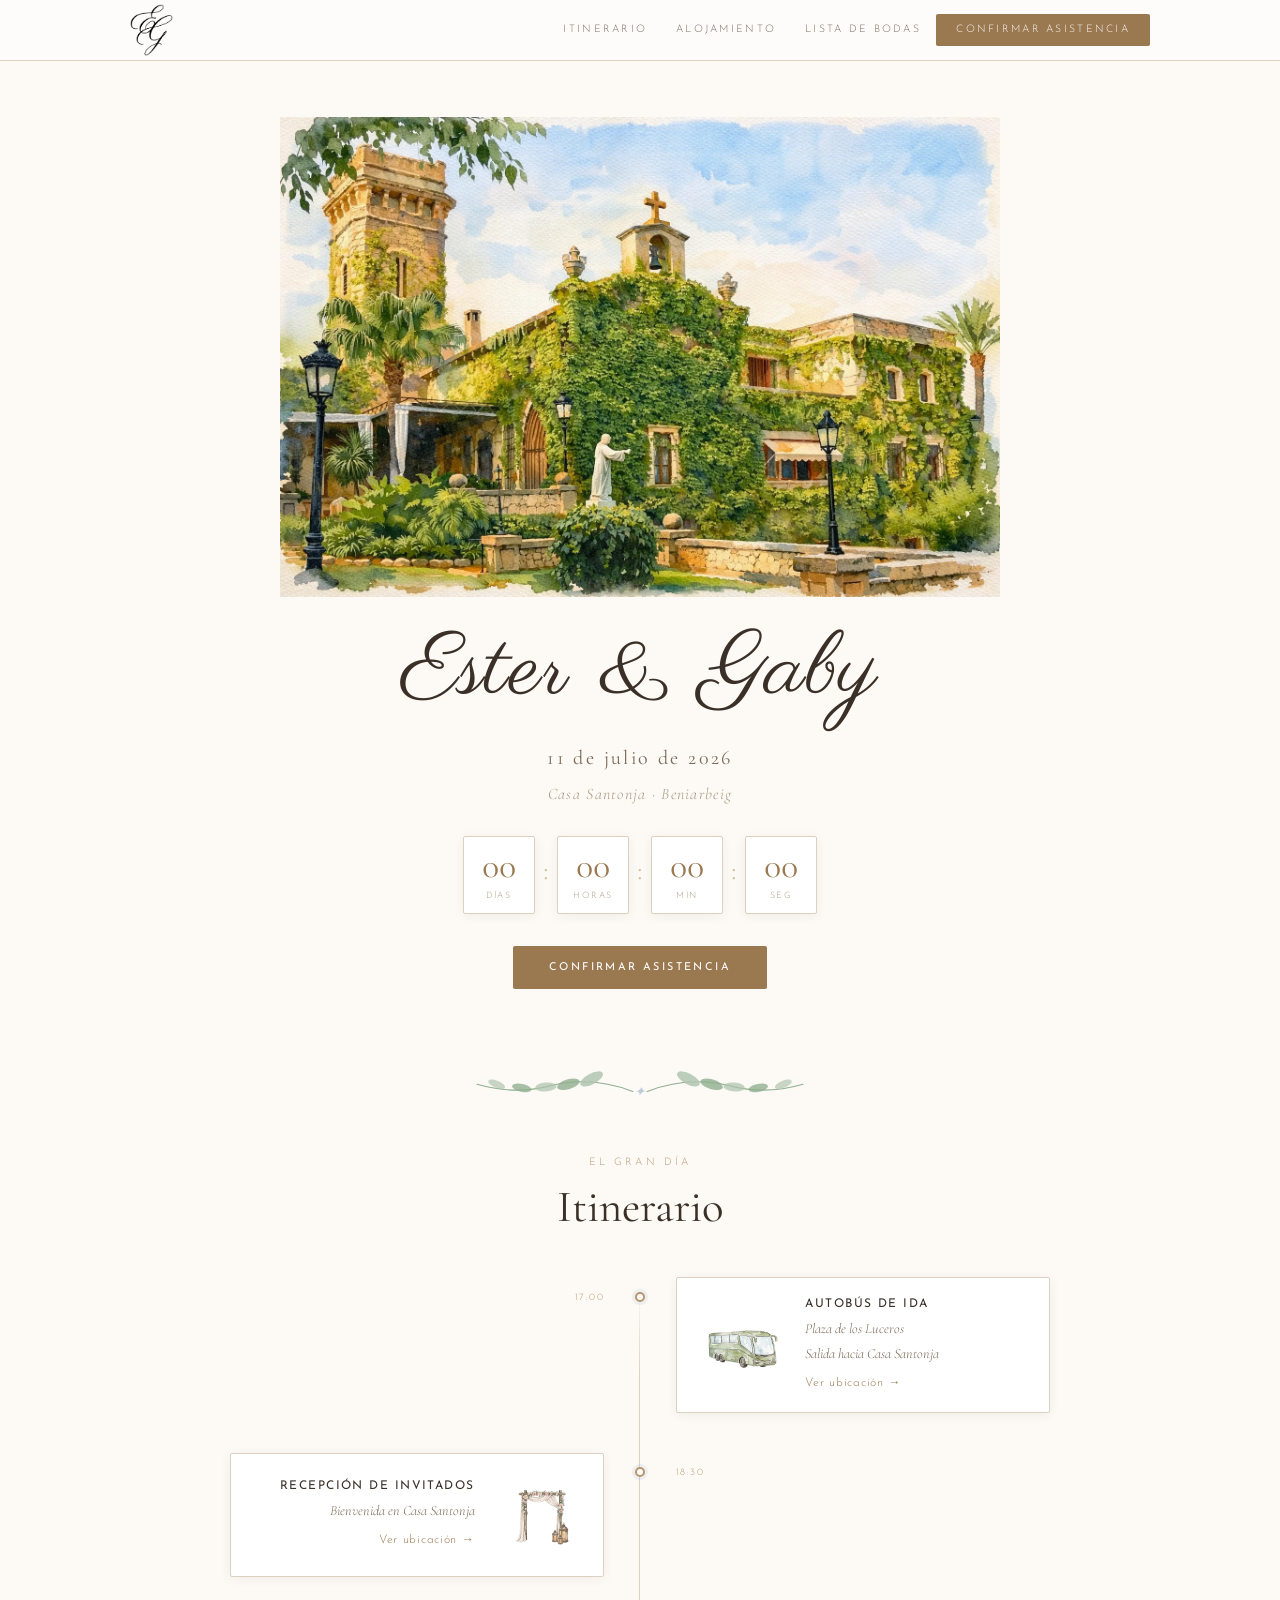
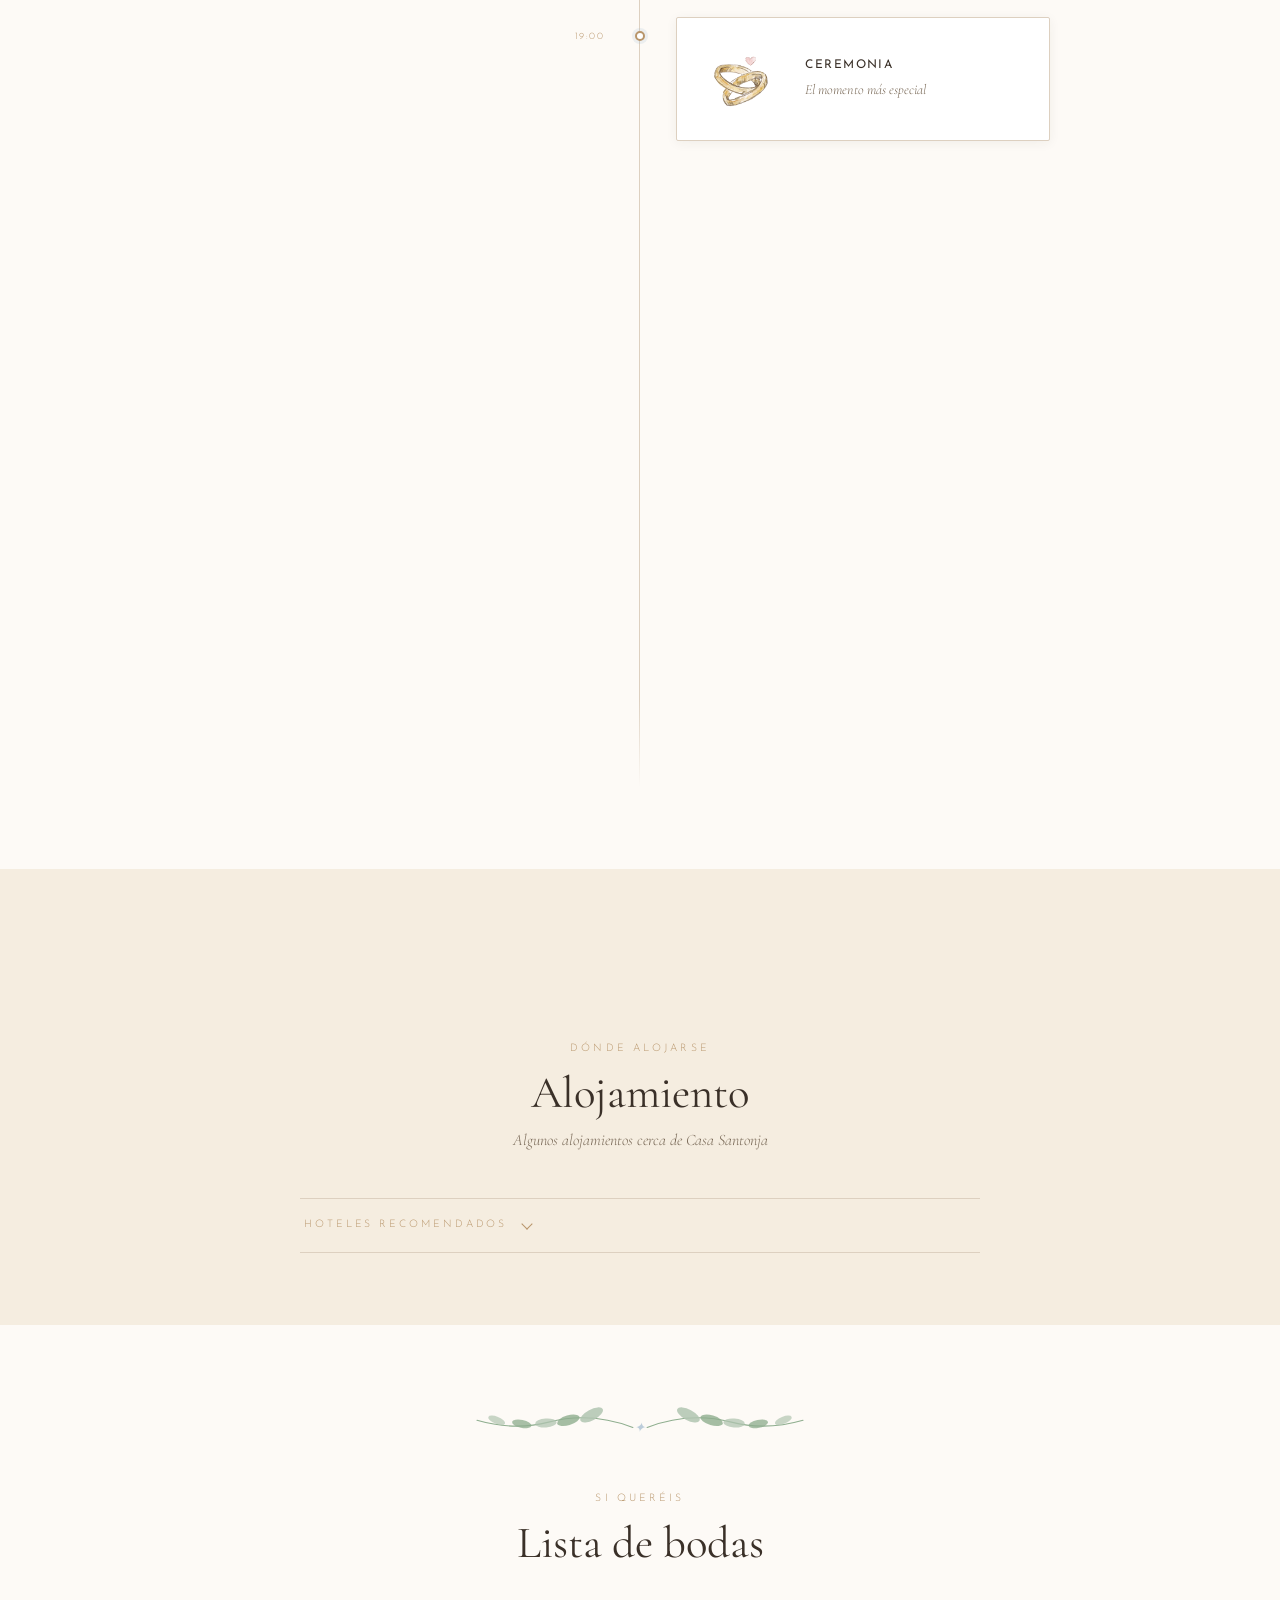
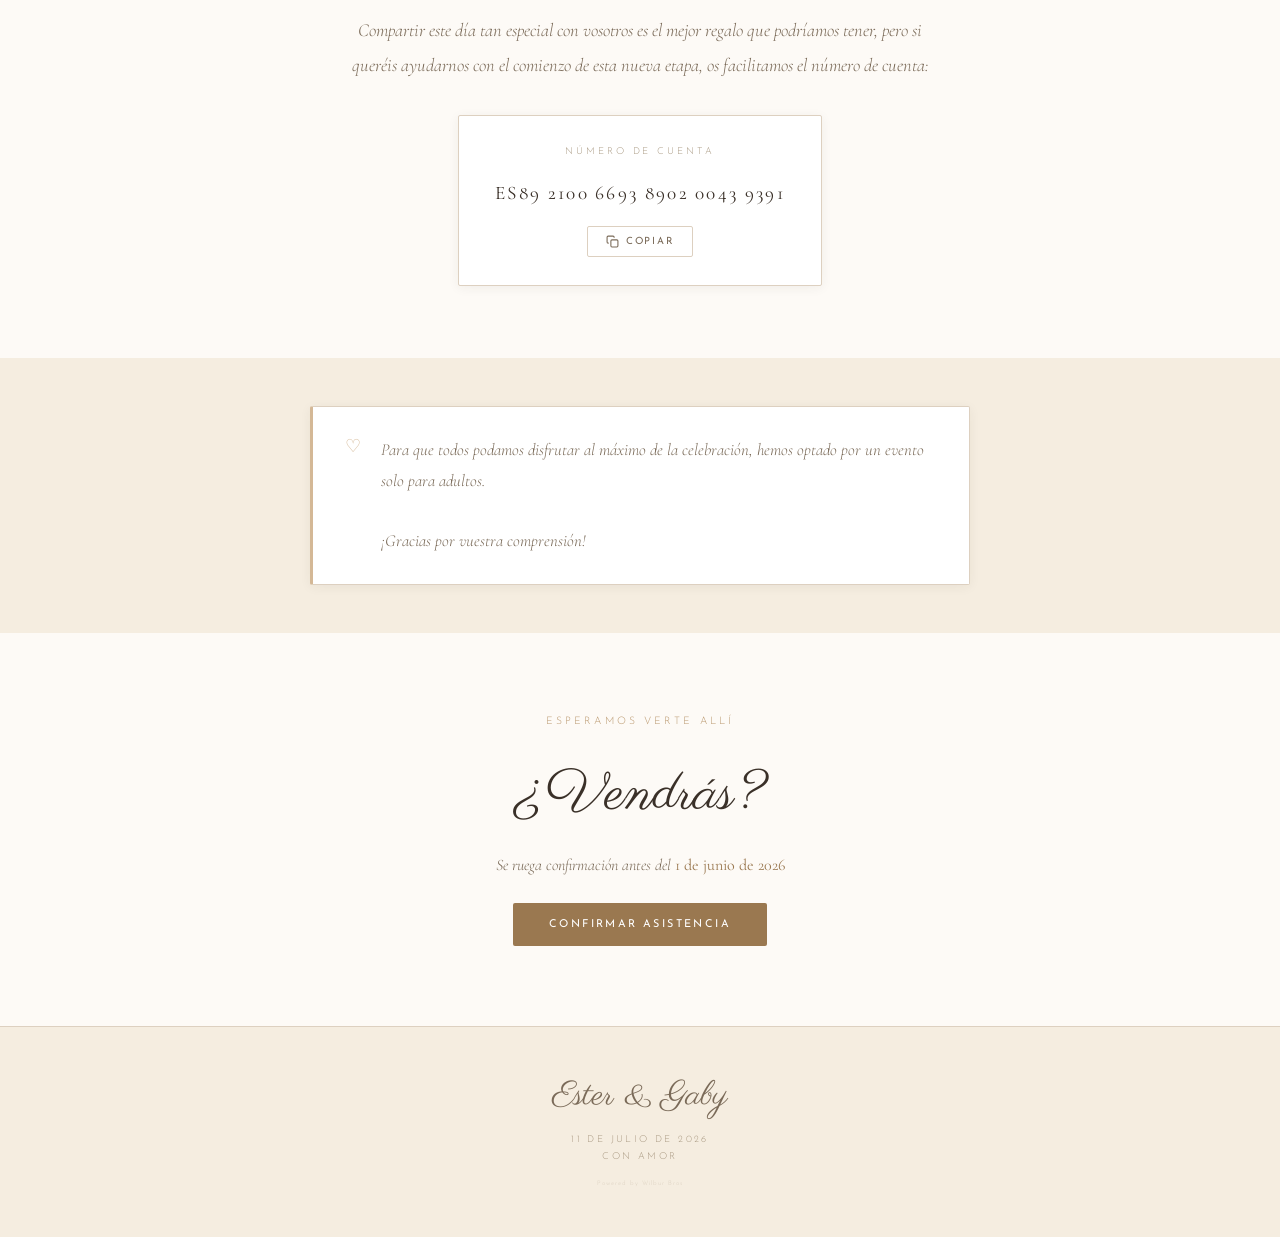
==== commit 6940ebec: "Open Graph" ====
--- a/index.html
+++ b/index.html
@@ -5,6 +5,19 @@
   <meta name="viewport" content="width=device-width, initial-scale=1.0">
   <meta name="description" content="Boda de Ester y Gaby · 11 de julio de 2026 · Casa Santonja, Beniarbeig">
   <title>Ester &amp; Gaby · 11.07.2026</title>
+
+  <!-- Open Graph -->
+  <meta property="og:type" content="website">
+  <meta property="og:url" content="https://esterygaby.es">
+  <meta property="og:title" content="Ester & Gaby · 11.07.2026">
+  <meta property="og:description" content="Boda de Ester y Gaby · 11 de julio de 2026 · Casa Santonja, Beniarbeig">
+  <meta property="og:image" content="https://esterygaby.es/Imagenes/toWEBP/santonjaacuarela2.webp">
+  <meta property="og:locale" content="es_ES">
+  <!-- Twitter Card -->
+  <meta name="twitter:card" content="summary_large_image">
+  <meta name="twitter:title" content="Ester & Gaby · 11.07.2026">
+  <meta name="twitter:description" content="Boda de Ester y Gaby · 11 de julio de 2026 · Casa Santonja, Beniarbeig">
+  <meta name="twitter:image" content="https://esterygaby.es/Imagenes/toWEBP/santonjaacuarela2.webp">
 
   <link rel="icon" type="image/png" href="Imagenes/eg-ok.png">
 
@@ -240,7 +253,7 @@
 
       <div class="section-header reveal">
         <p class="section-eyebrow">Dónde alojarse</p>
-        <h2 class="section-title">Hoteles recomendados</h2>
+        <h2 class="section-title">Alojamiento</h2>
         <p class="section-sub">Algunos alojamientos cerca de Casa Santonja</p>
       </div>
 
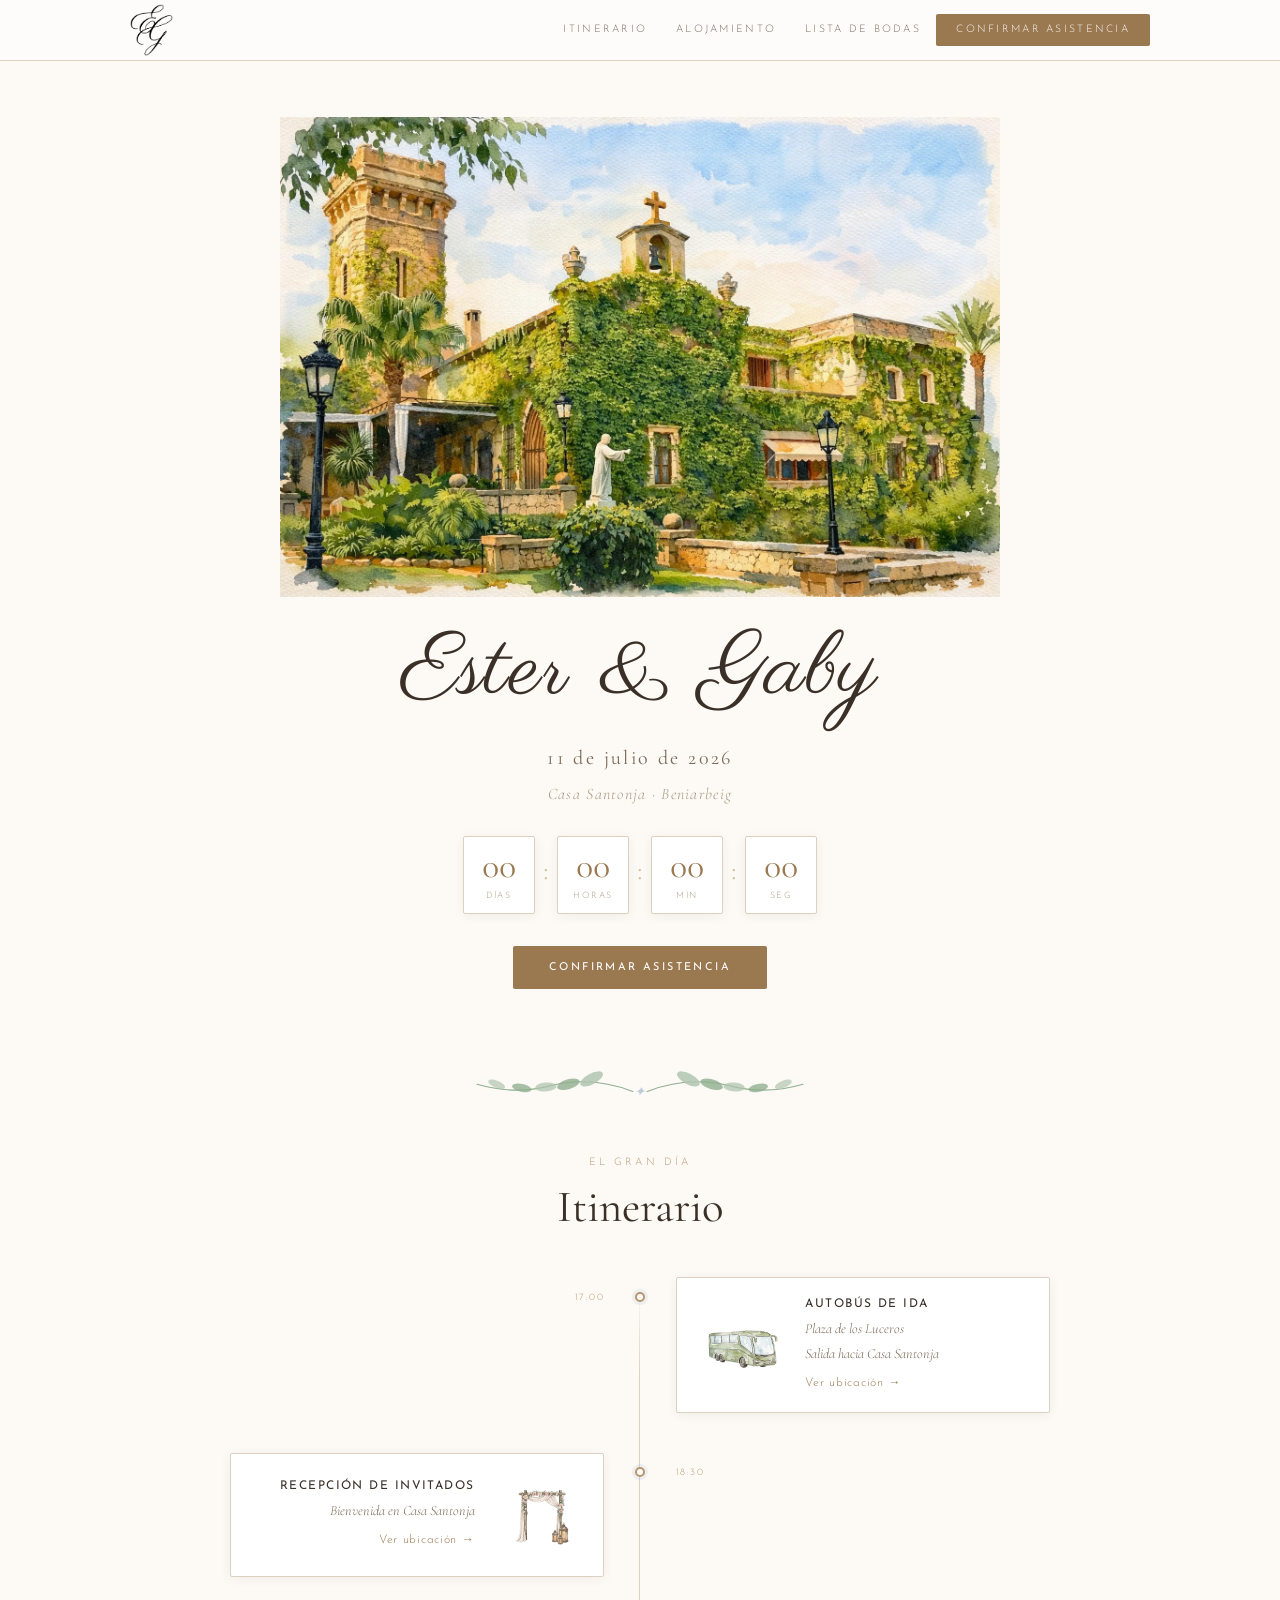
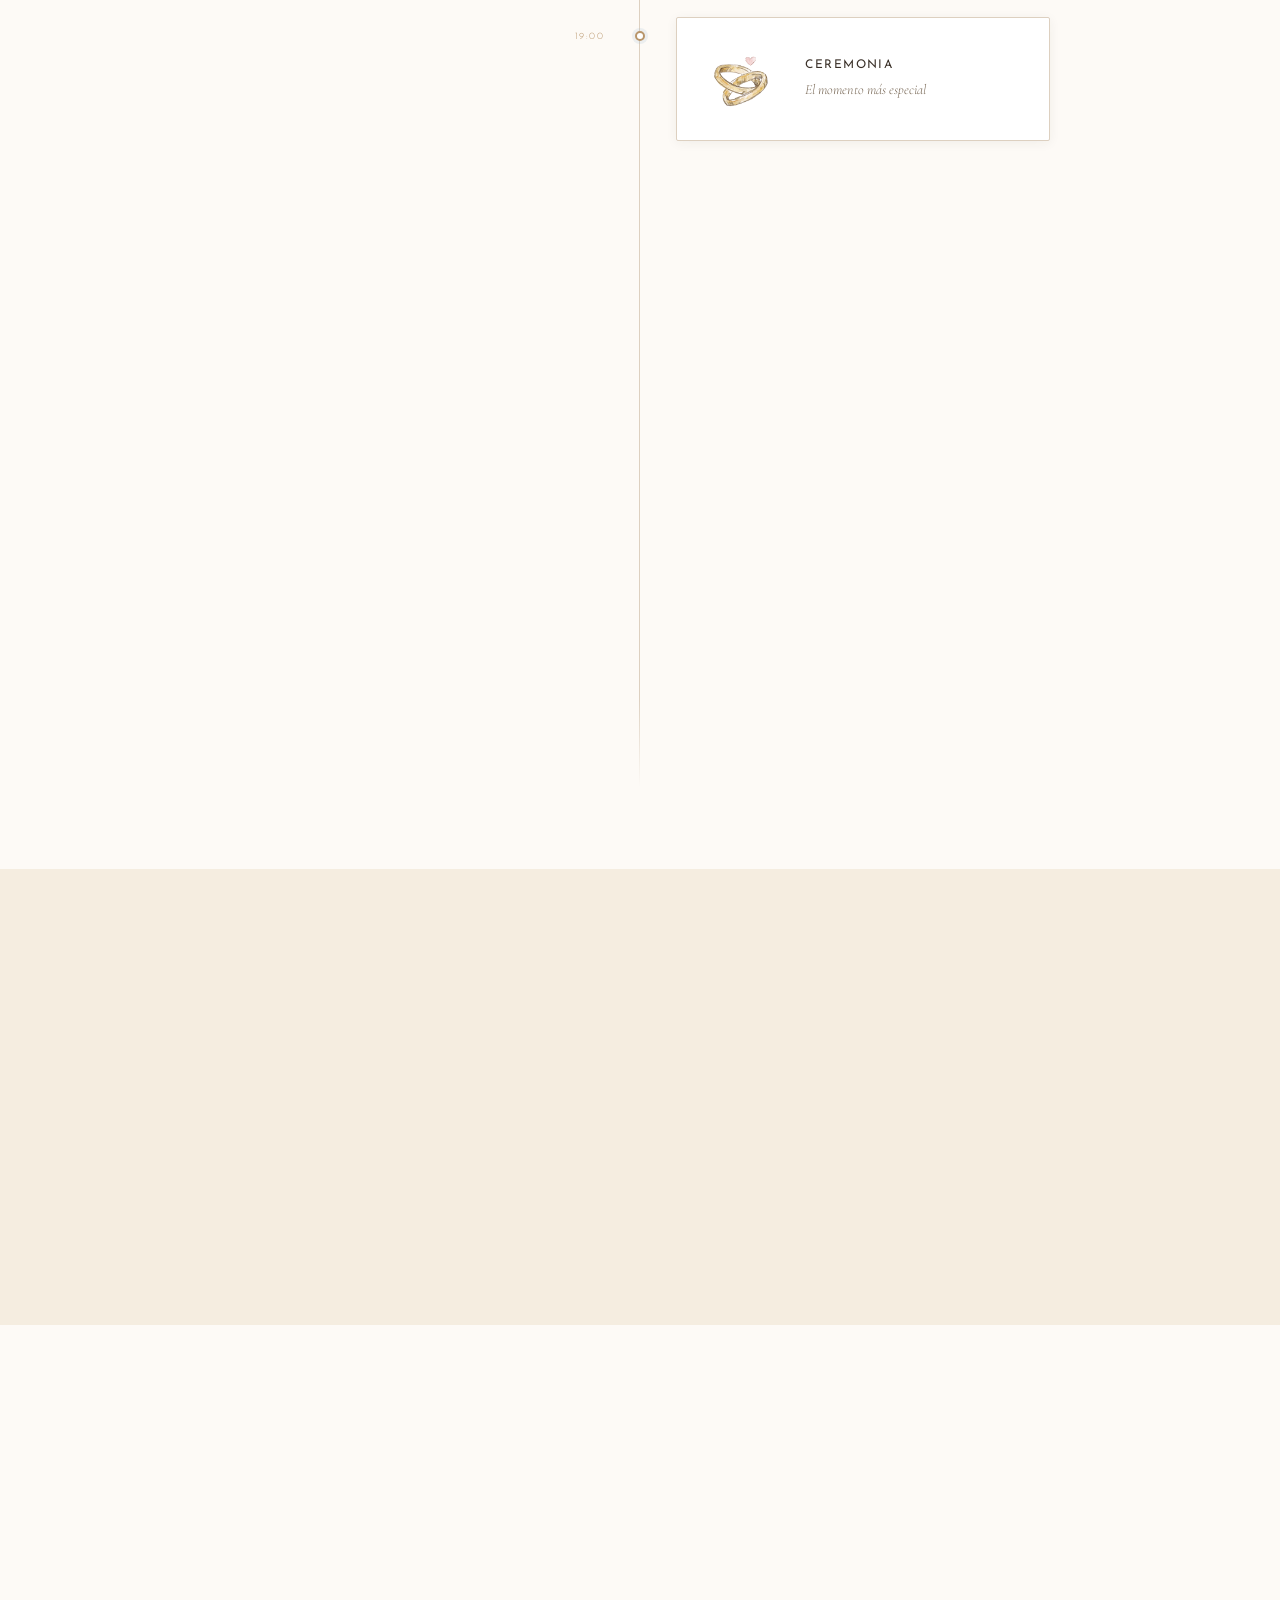
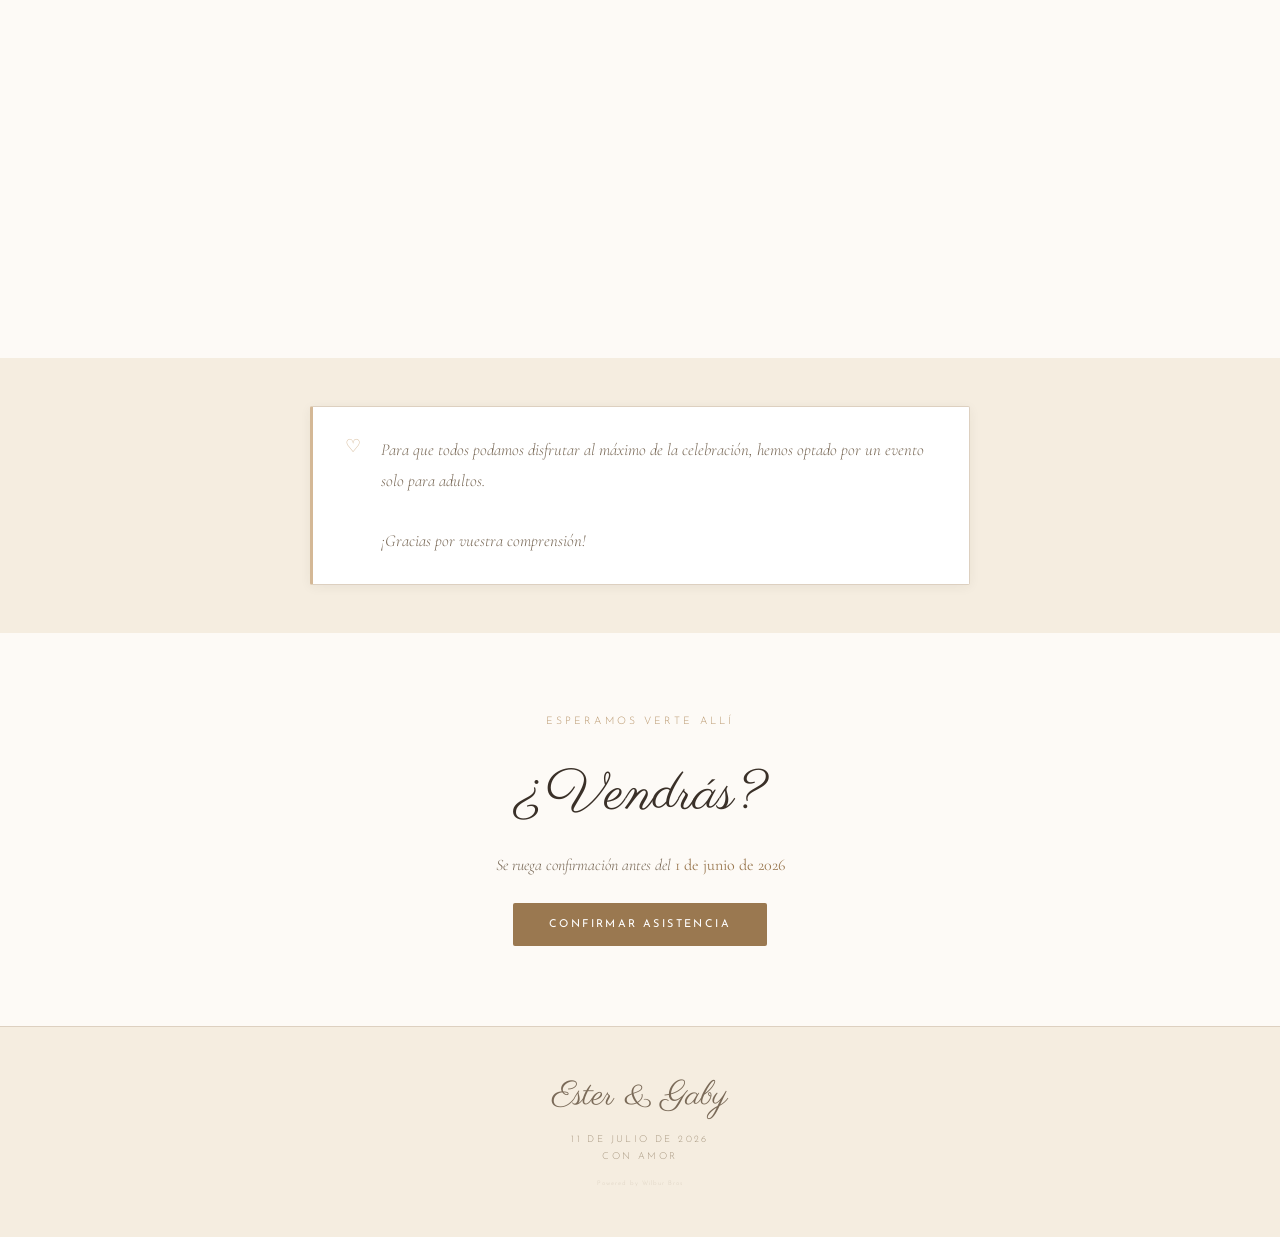
==== commit 53ceb72c: "Reveal + Preload" ====
--- a/index.html
+++ b/index.html
@@ -20,6 +20,7 @@
   <meta name="twitter:image" content="https://esterygaby.es/Imagenes/toWEBP/santonjaacuarela2.webp">
 
   <link rel="icon" type="image/png" href="Imagenes/eg-ok.png">
+  <link rel="preload" as="image" href="Imagenes/toWEBP/santonjaacuarela2.webp">
 
   <link rel="preconnect" href="https://fonts.googleapis.com">
   <link rel="preconnect" href="https://fonts.gstatic.com" crossorigin>
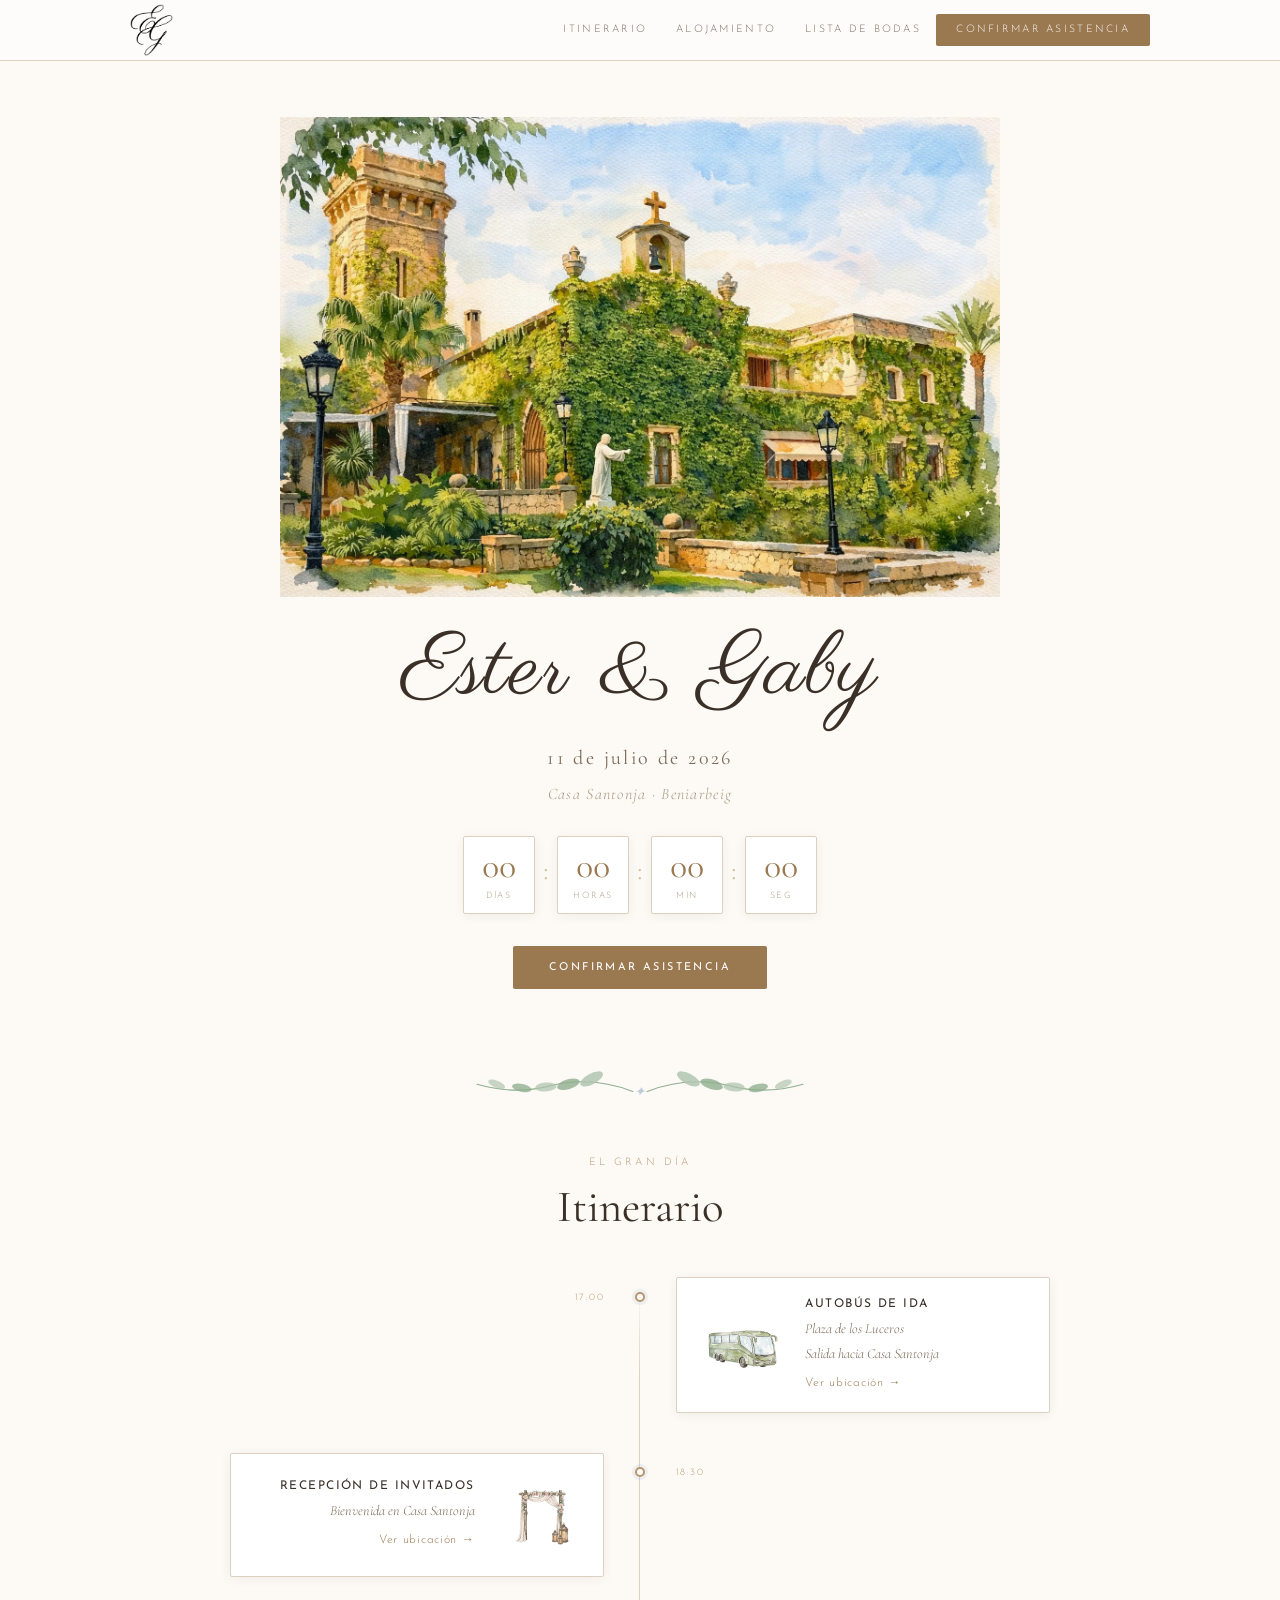
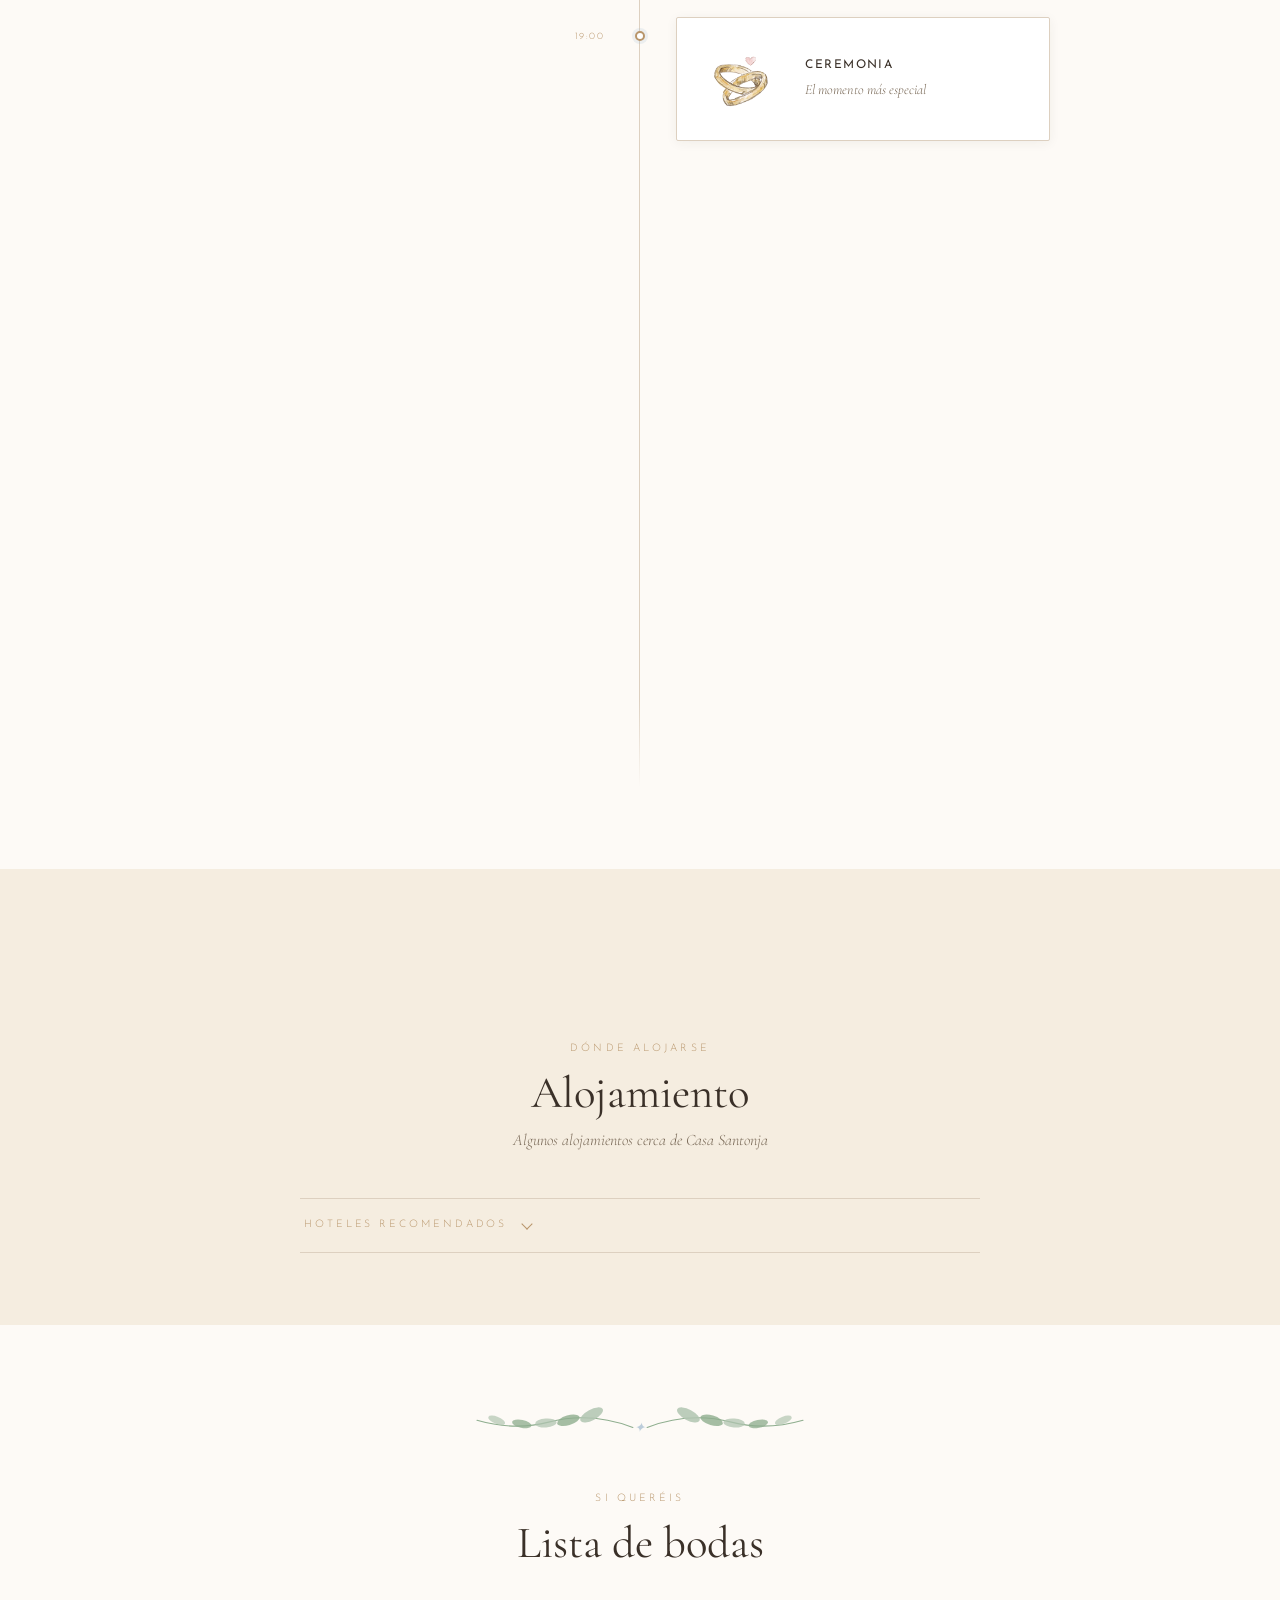
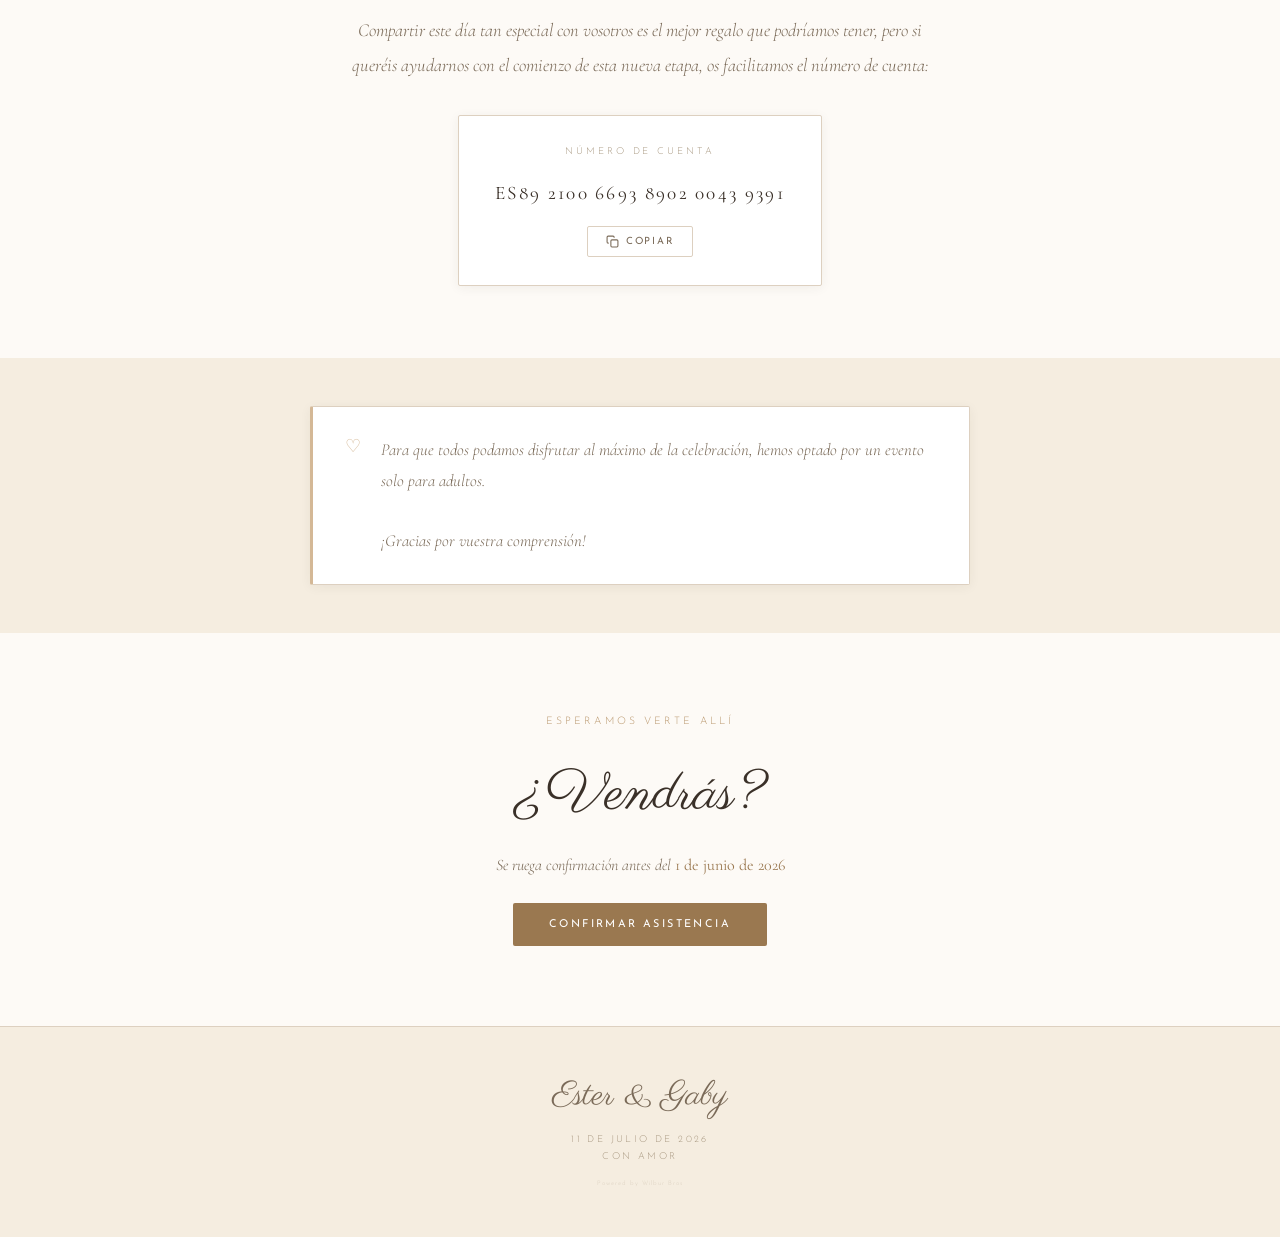
==== commit c187f0d7: "Optimización versión mobile acuarela" ====
--- a/index.html
+++ b/index.html
@@ -63,6 +63,7 @@
           src="Imagenes/toWEBP/santonjaacuarela2.webp"
           alt="Casa Santonja, Beniarbeig — ilustración en acuarela"
           loading="eager"
+          fetchpriority="high"
         >
       </div>
 
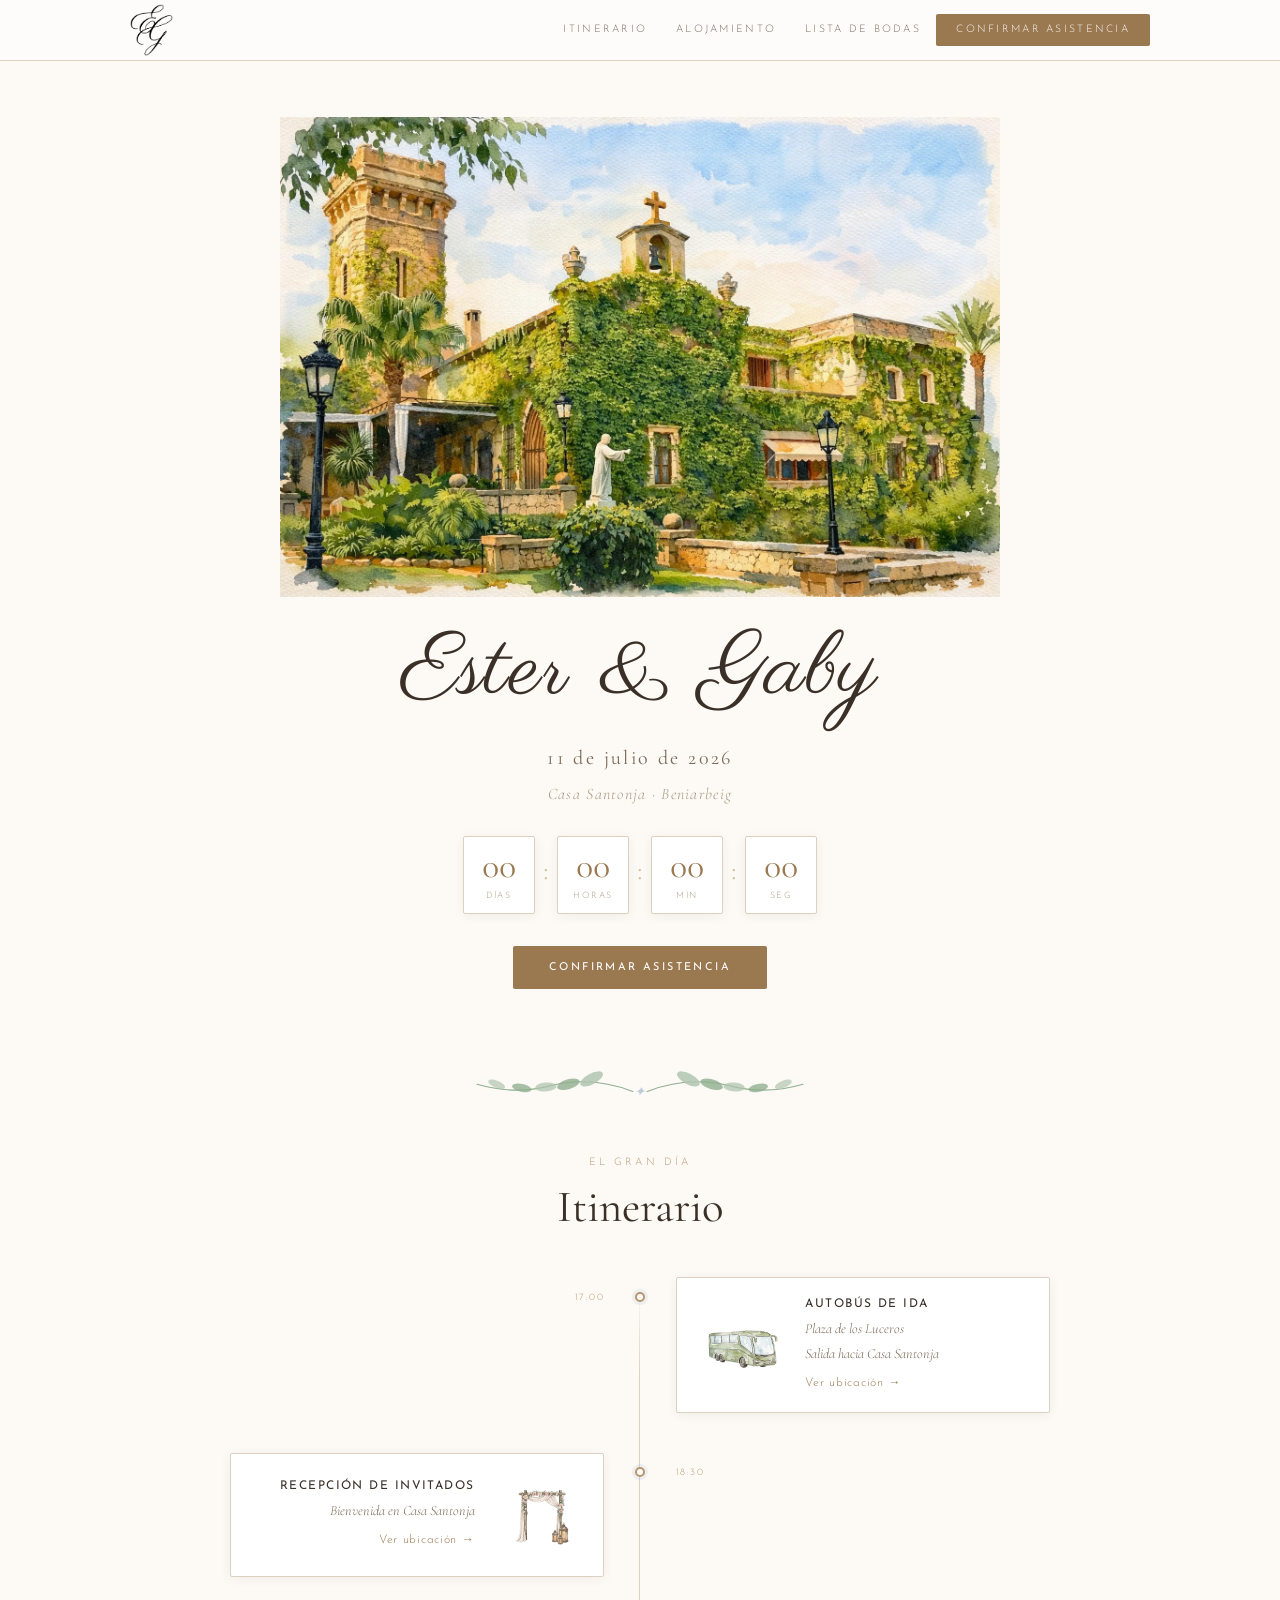
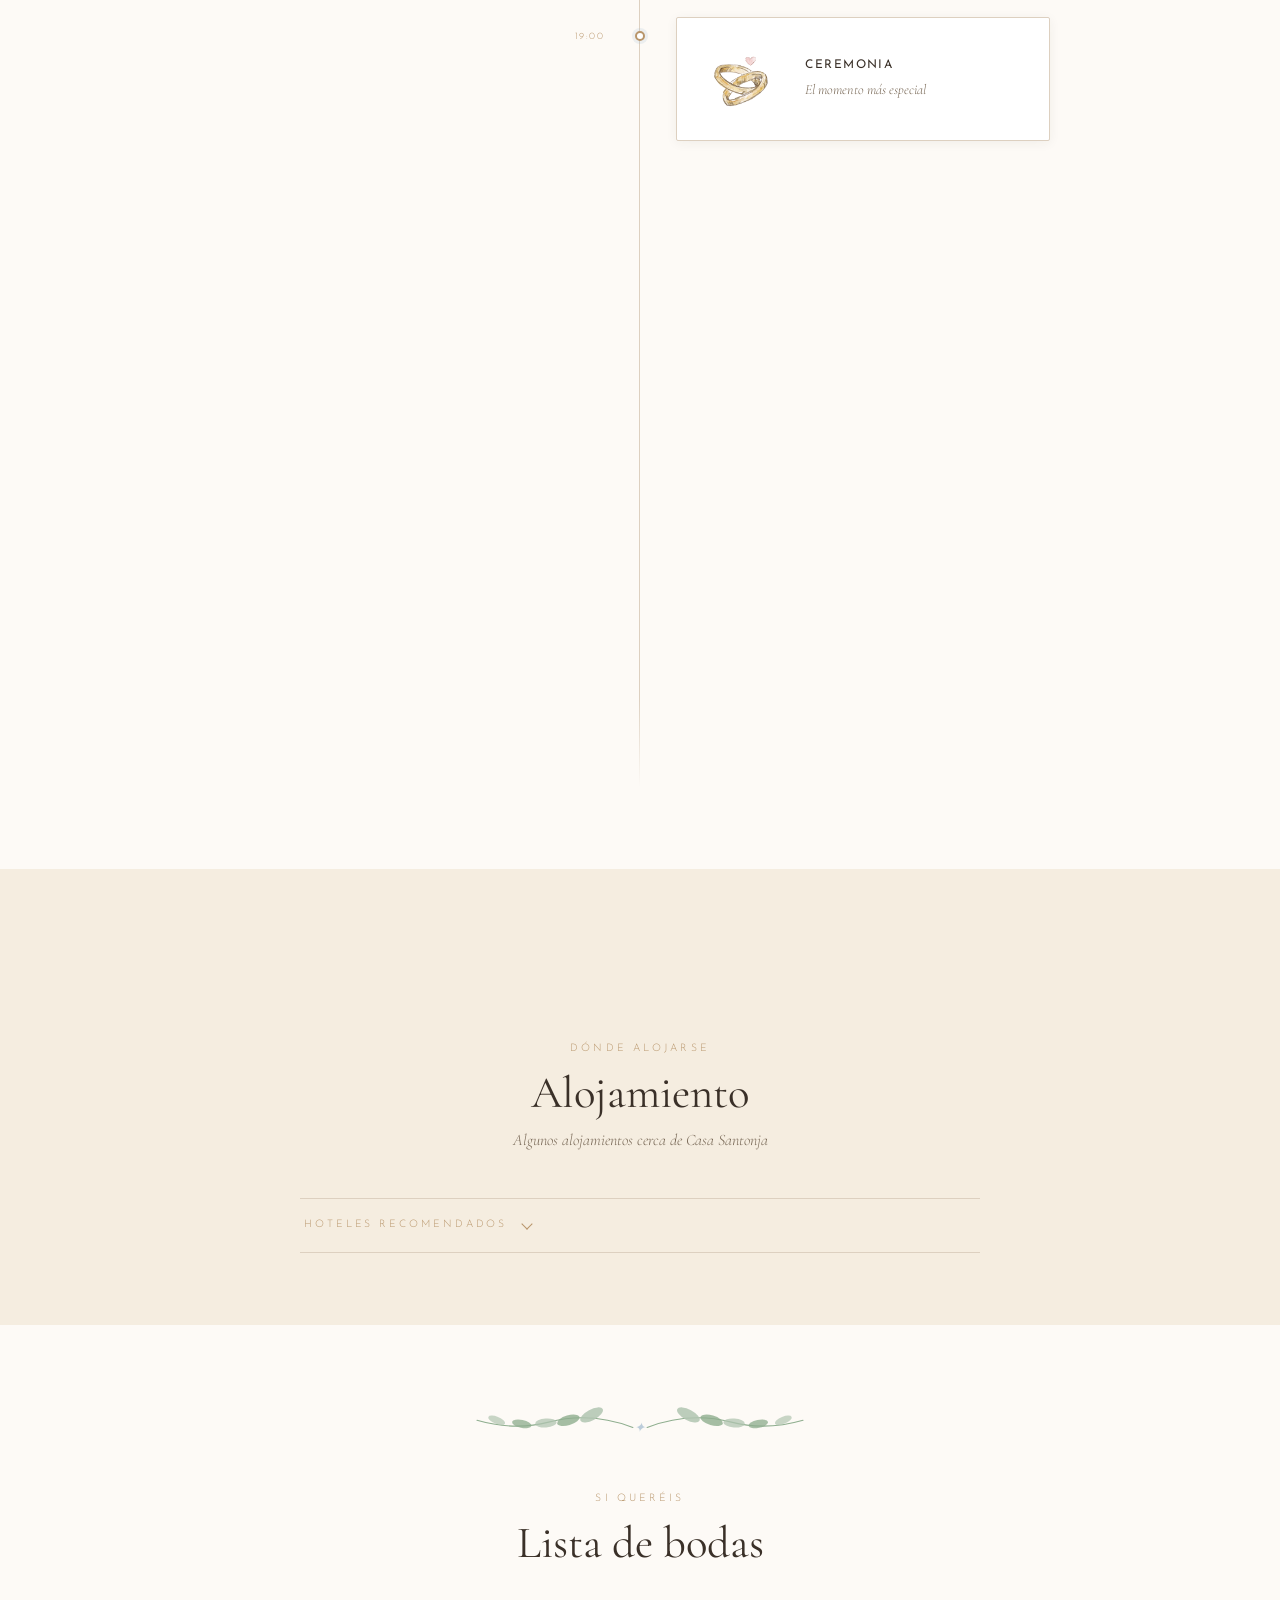
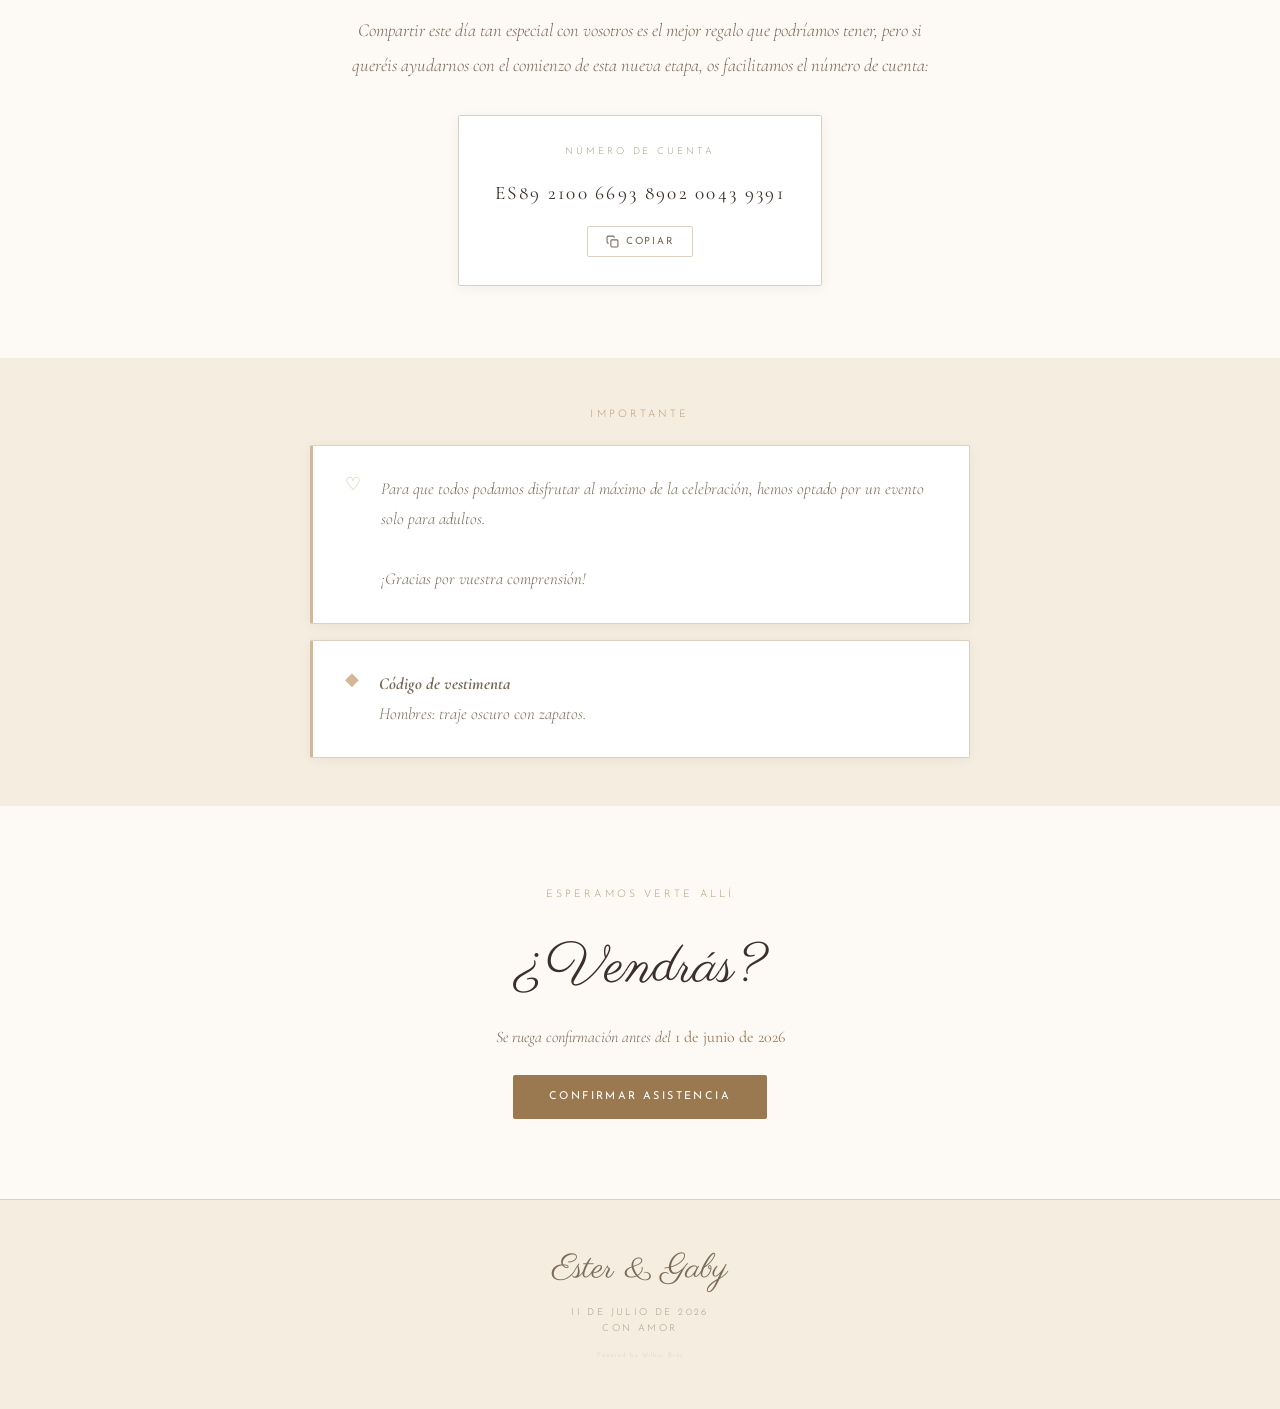
==== commit 81c1f52f: "Añadido dress code en idex y conf" ====
--- a/index.html
+++ b/index.html
@@ -385,16 +385,24 @@
 
 
   <!-- ══════════════════════════════════════
-       NOTA — SOLO ADULTOS
+       IMPORTANTE — NOTAS
        ══════════════════════════════════════ -->
   <section class="section-nota section-alt">
     <div class="container">
+      <p class="section-eyebrow reveal" style="text-align:center; margin-bottom:1.25rem;">Importante</p>
       <div class="nota-card reveal">
         <span class="nota-icon" aria-hidden="true">♡</span>
         <p class="nota-text">
           Para que todos podamos disfrutar al máximo de la celebración,
           hemos optado por un evento solo para adultos.<br><br>
           ¡Gracias por vuestra comprensión!
+        </p>
+      </div>
+      <div class="nota-card reveal" style="margin-top:1rem;">
+        <span class="nota-icon" aria-hidden="true">◆</span>
+        <p class="nota-text">
+          <strong>Código de vestimenta</strong><br>
+          Hombres: traje oscuro con zapatos.
         </p>
       </div>
     </div>
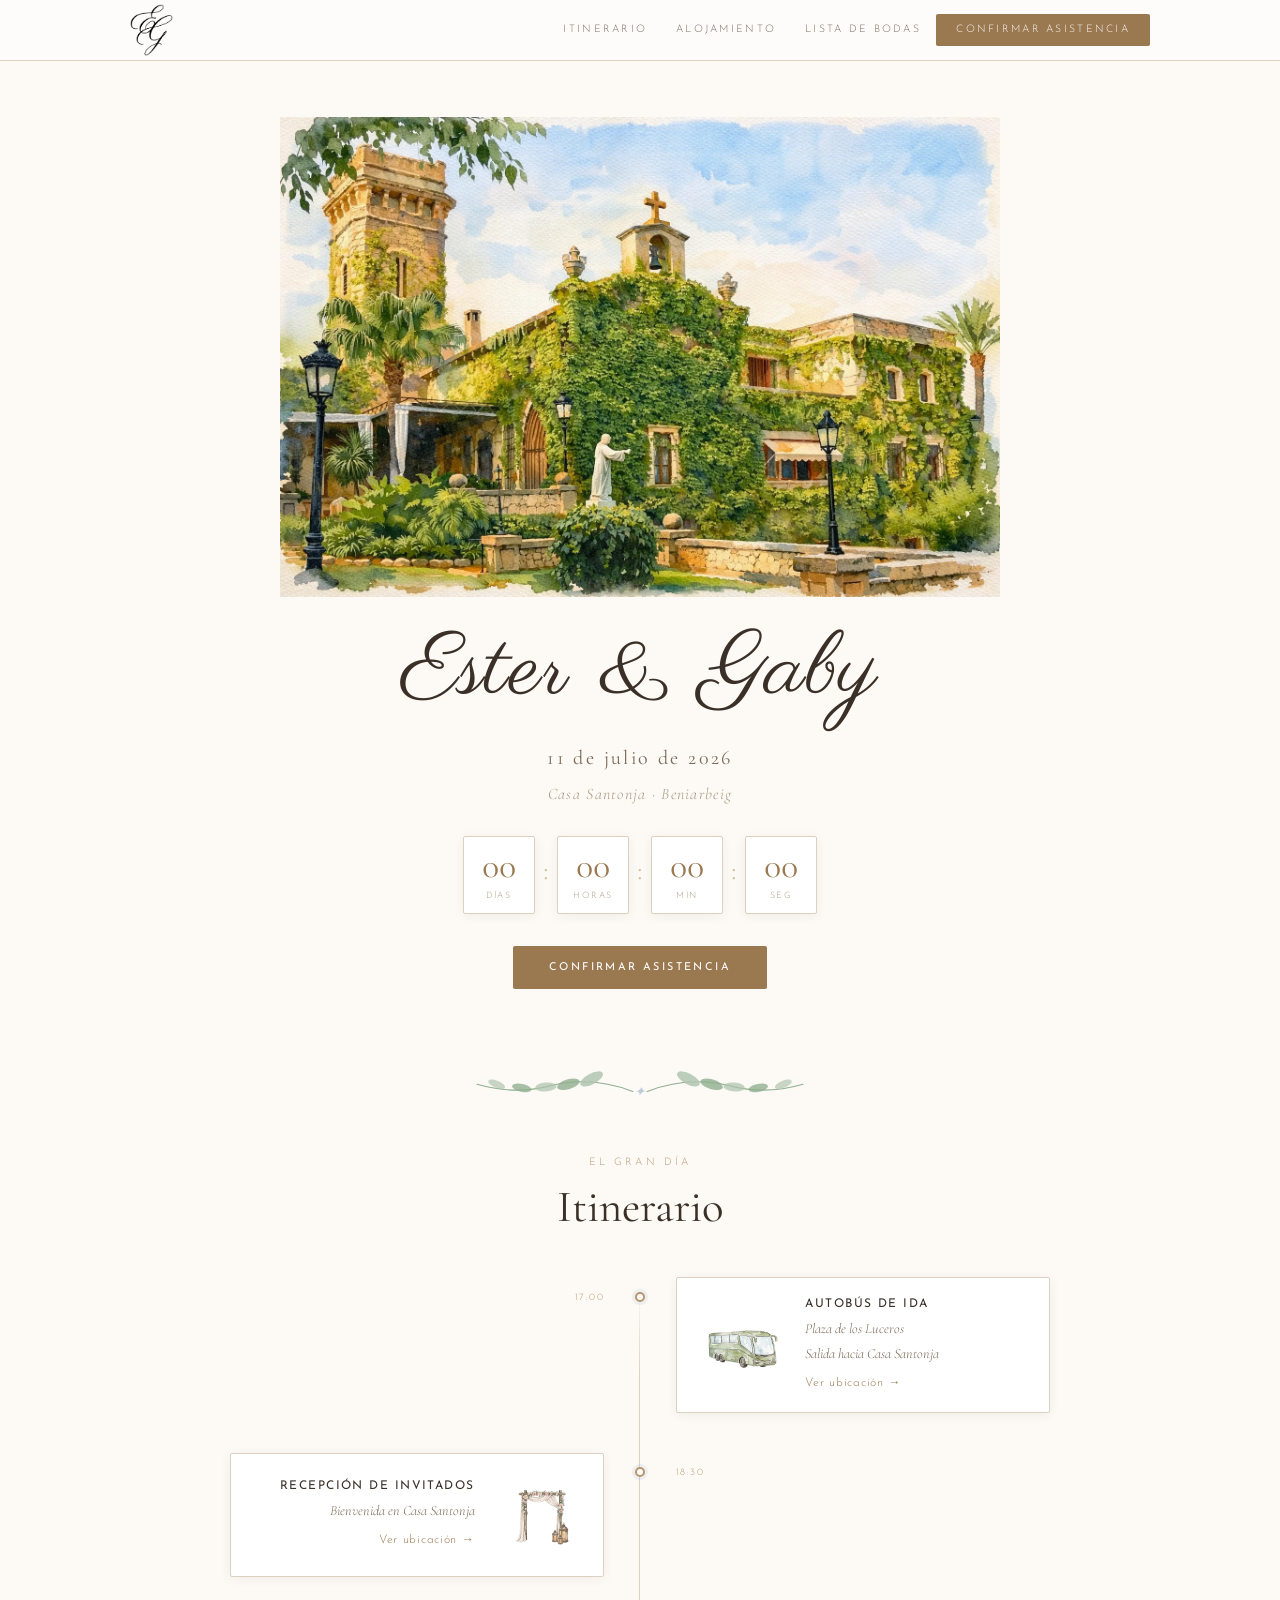
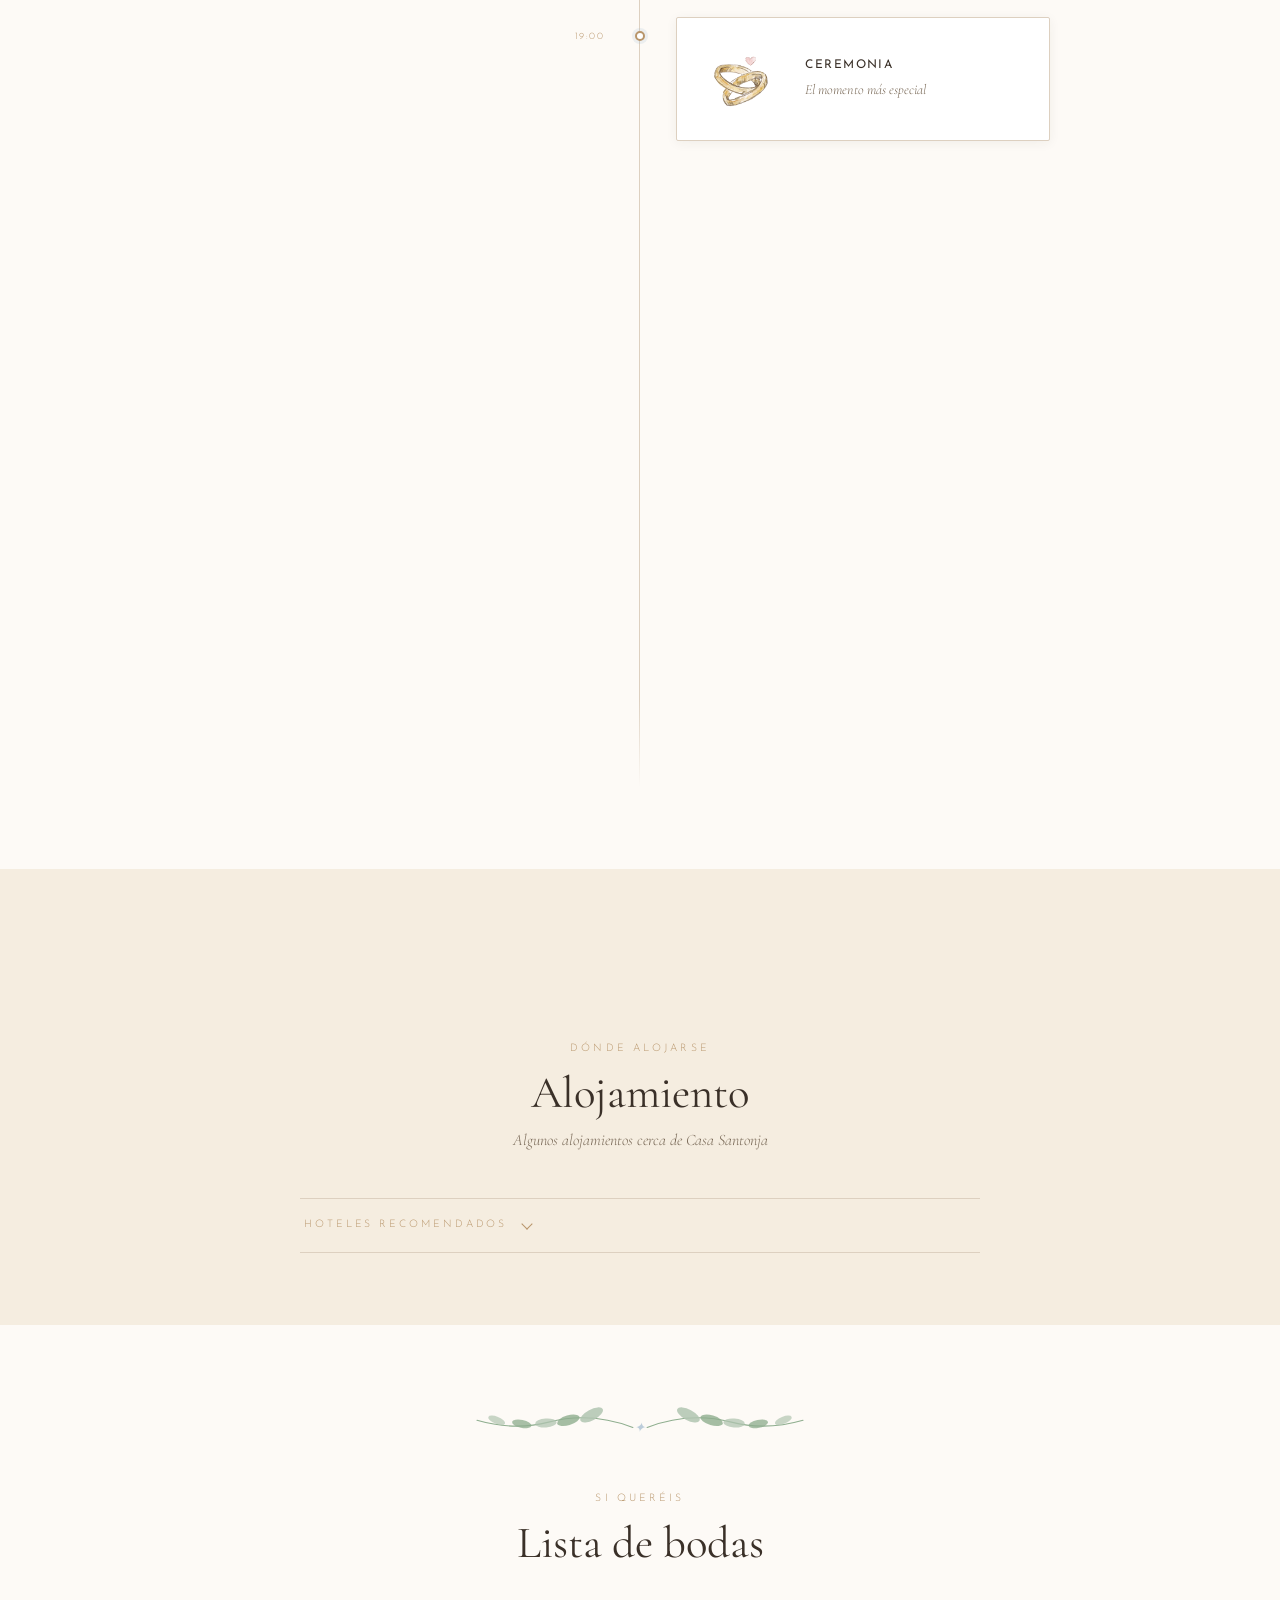
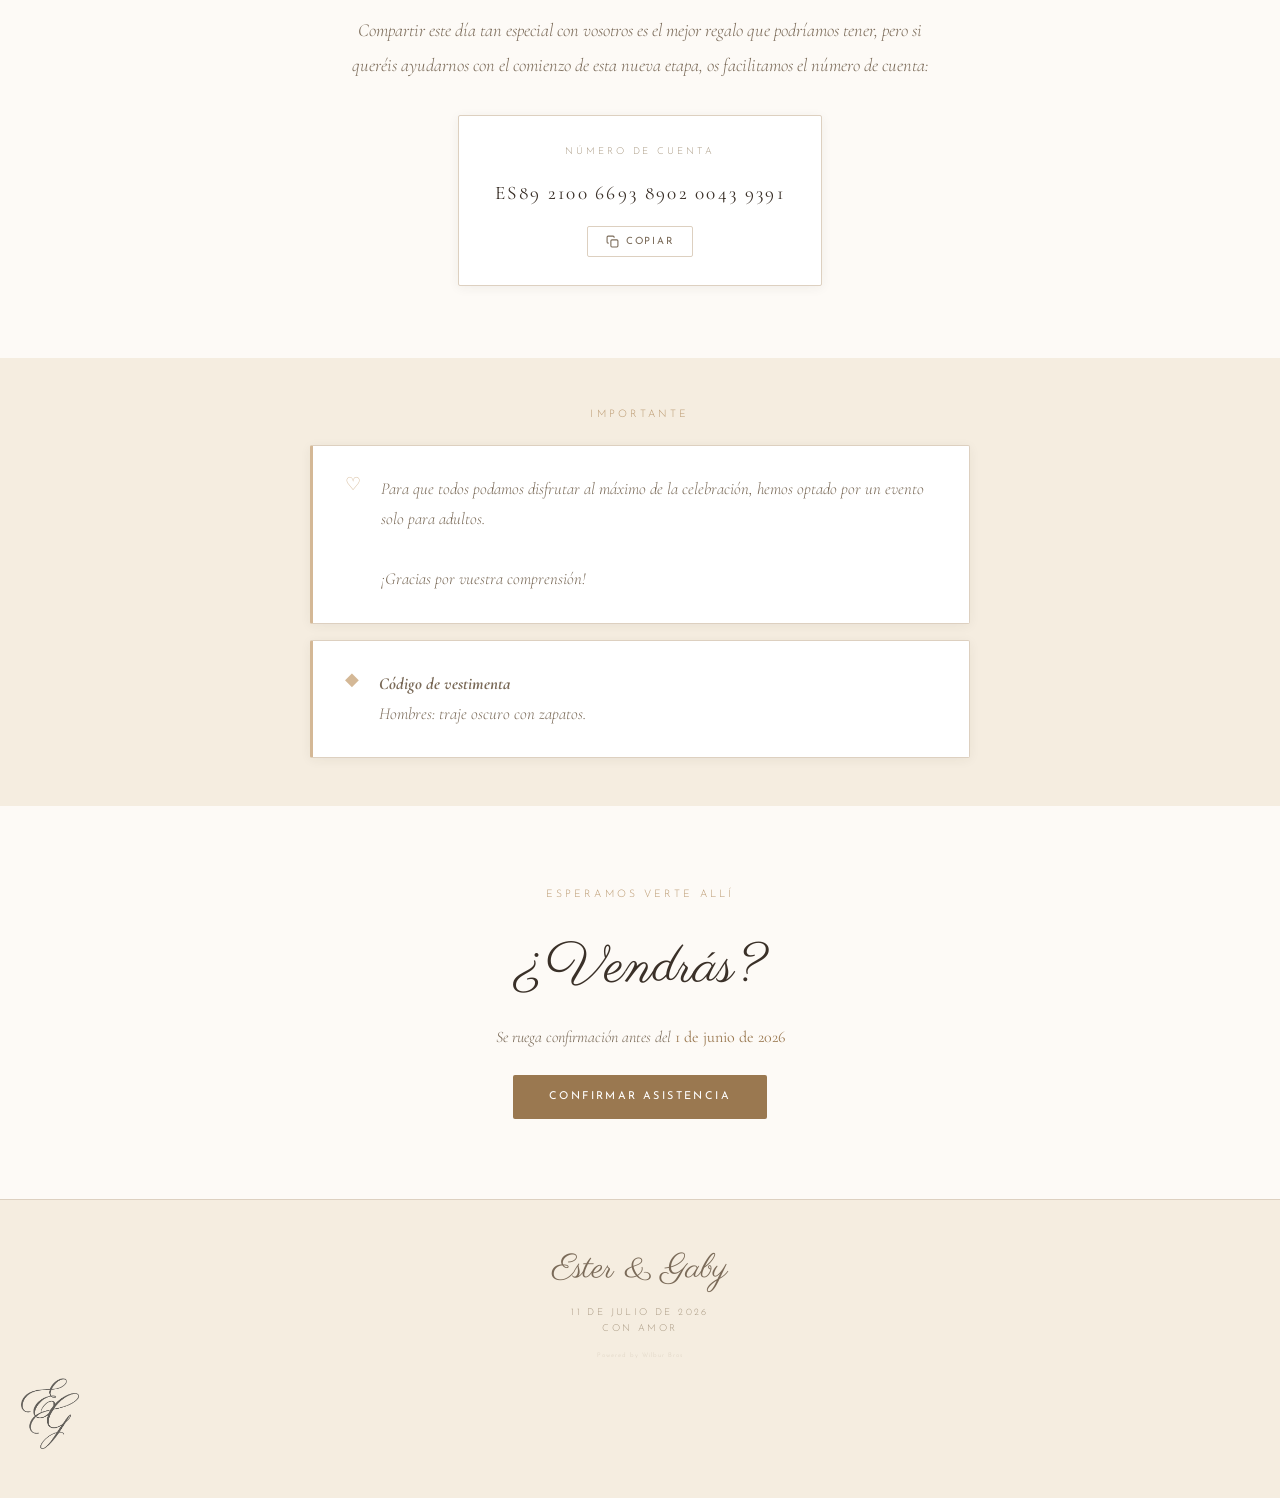
==== commit 26f55c31: "He añadido logo de prueba en footer" ====
--- a/index.html
+++ b/index.html
@@ -438,6 +438,7 @@
     <p class="footer-meta">11 de julio de 2026</p>
     <p class="footer-meta">Con amor</p>
     <p class="footer-powered">Powered by Wilbur Bros</p>
+    <img src="Imagenes/eg-ok.png" alt="Logo E&G" style="width:60px; margin-top:1rem; opacity:0.6;">
   </div>
 </footer>
 
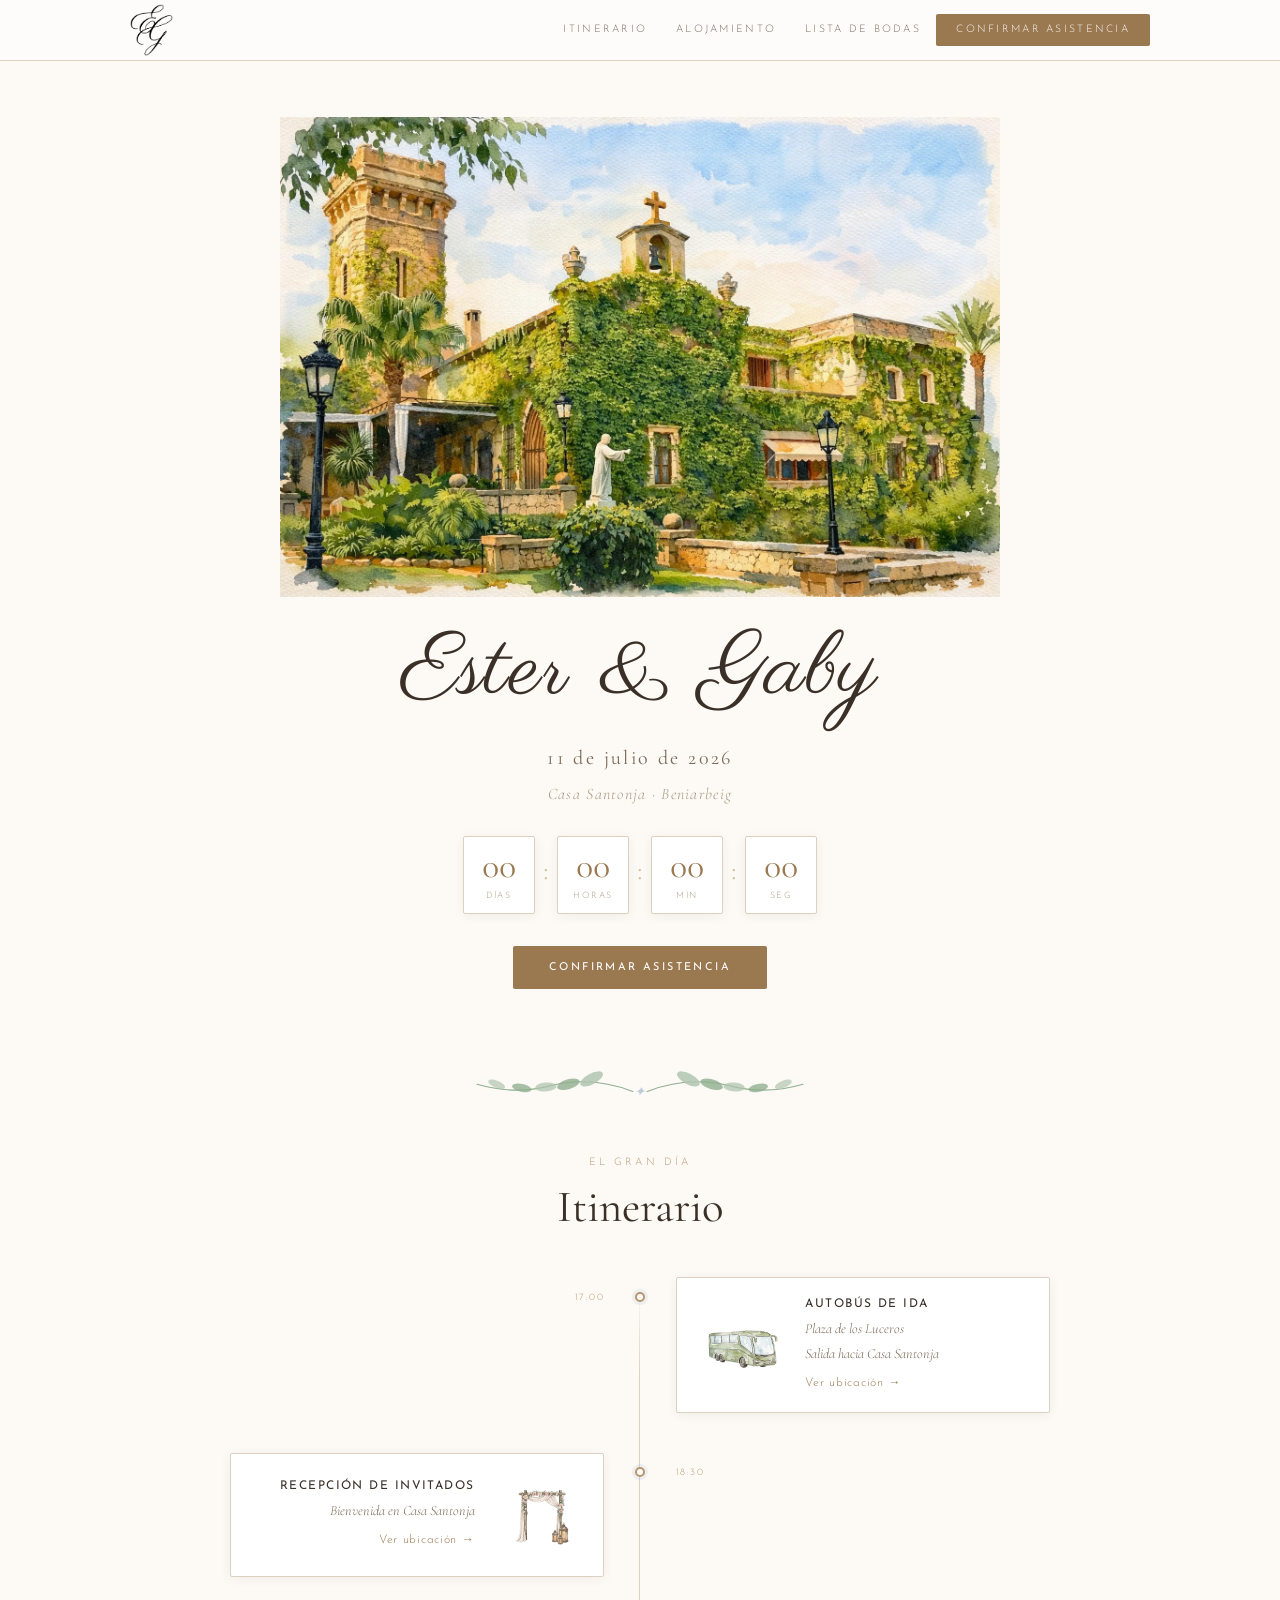
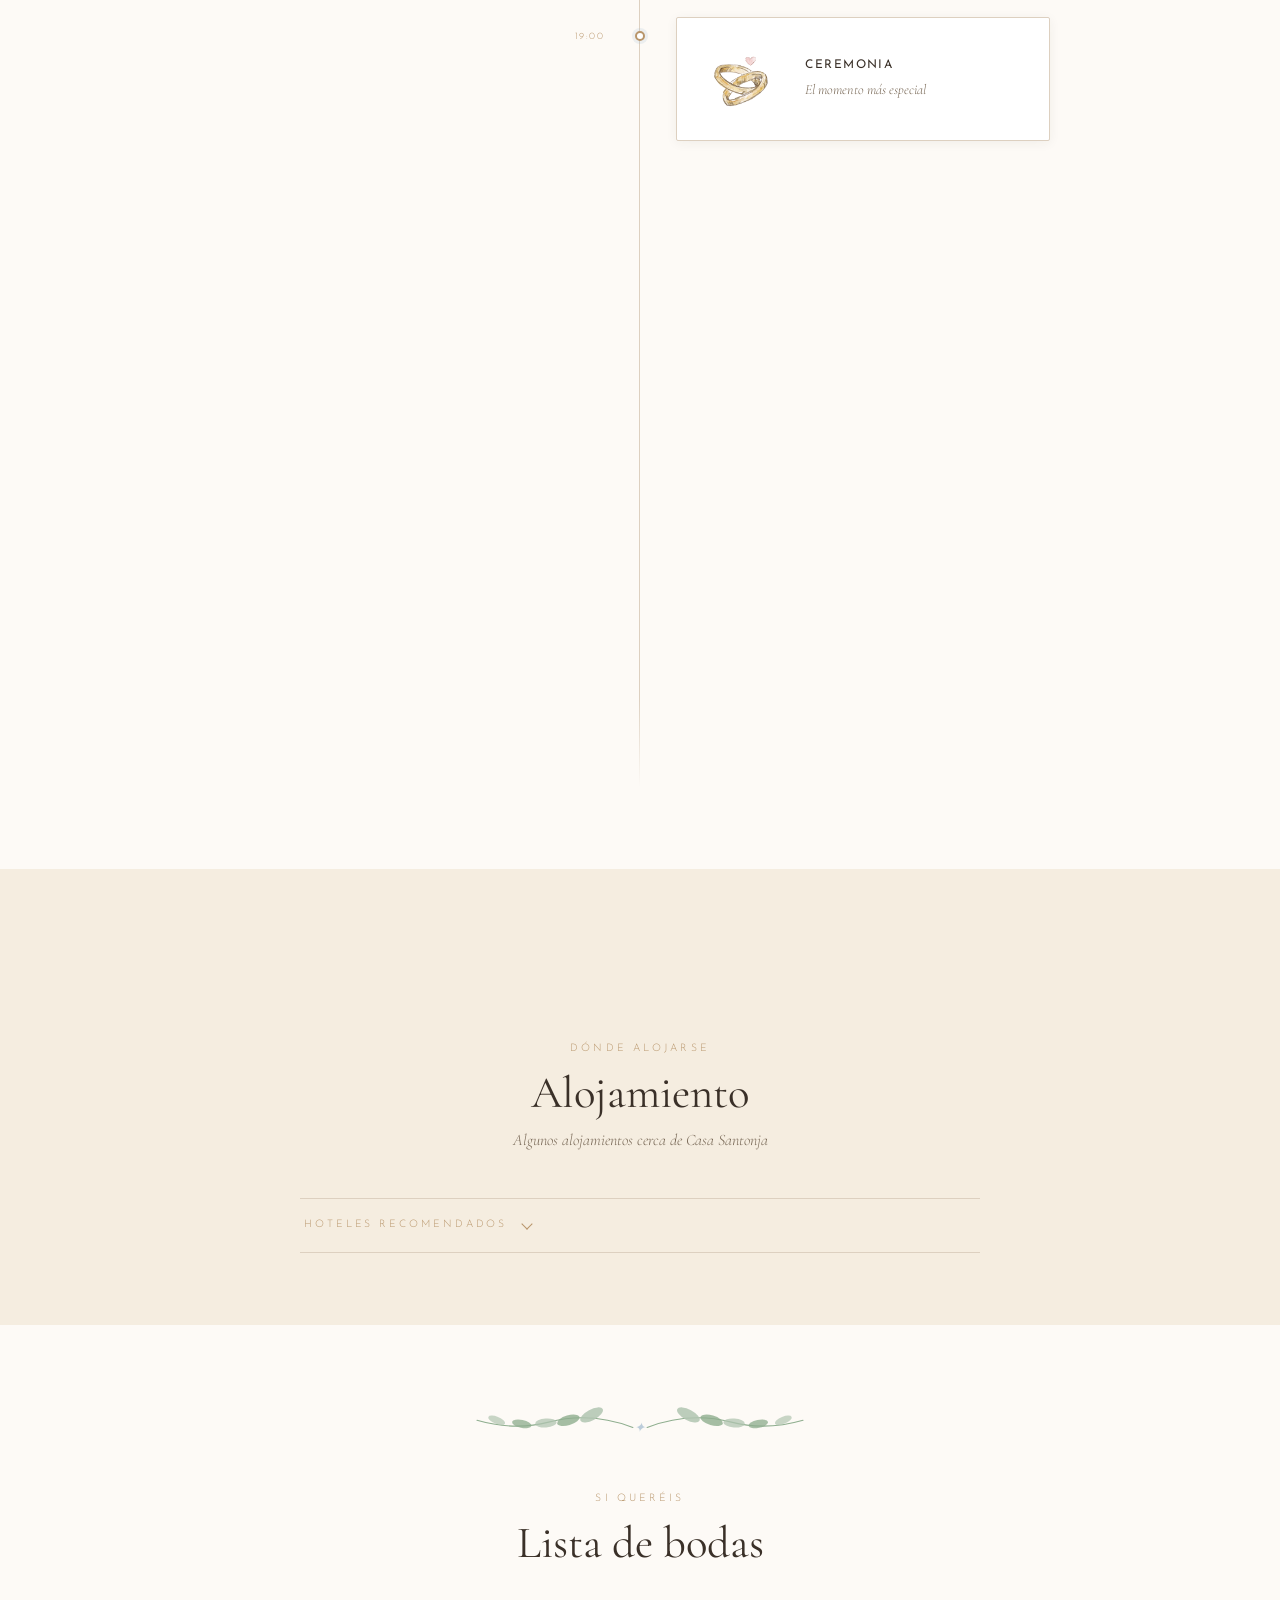
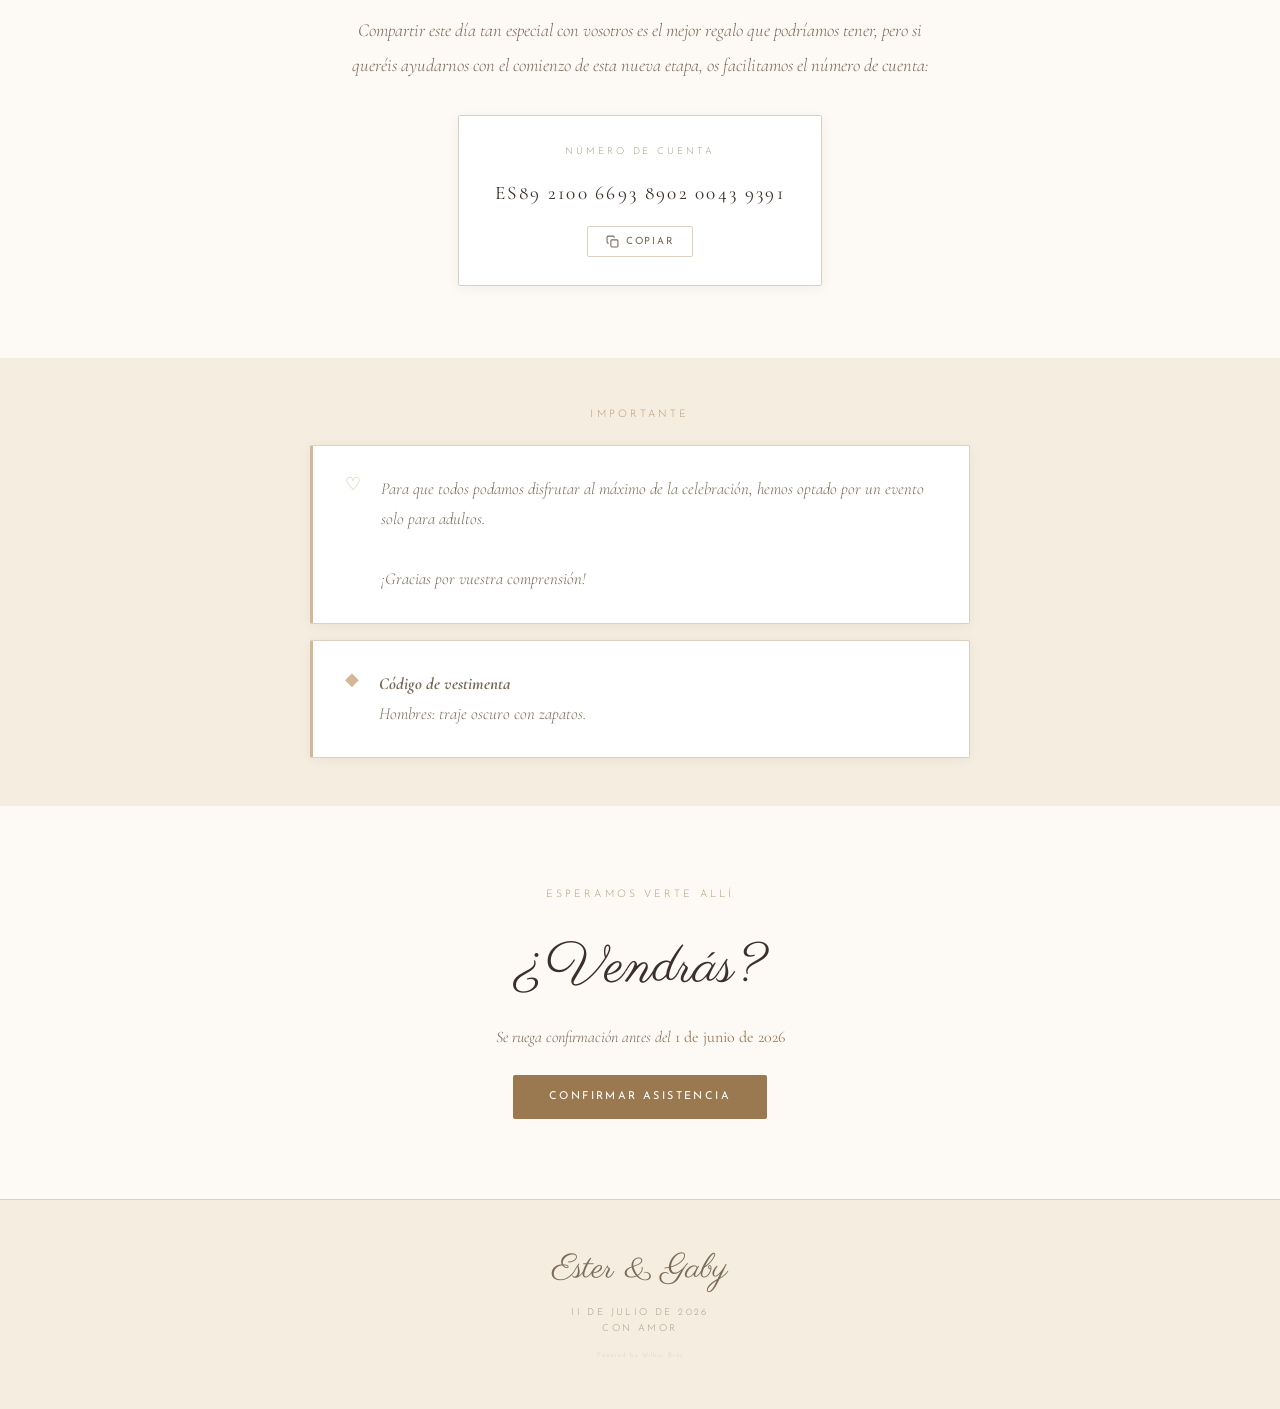
==== commit 04ed47c7: "He quitado el logo de prueba de EG del footer" ====
--- a/index.html
+++ b/index.html
@@ -438,7 +438,6 @@
     <p class="footer-meta">11 de julio de 2026</p>
     <p class="footer-meta">Con amor</p>
     <p class="footer-powered">Powered by Wilbur Bros</p>
-    <img src="Imagenes/eg-ok.png" alt="Logo E&G" style="width:60px; margin-top:1rem; opacity:0.6;">
   </div>
 </footer>
 
